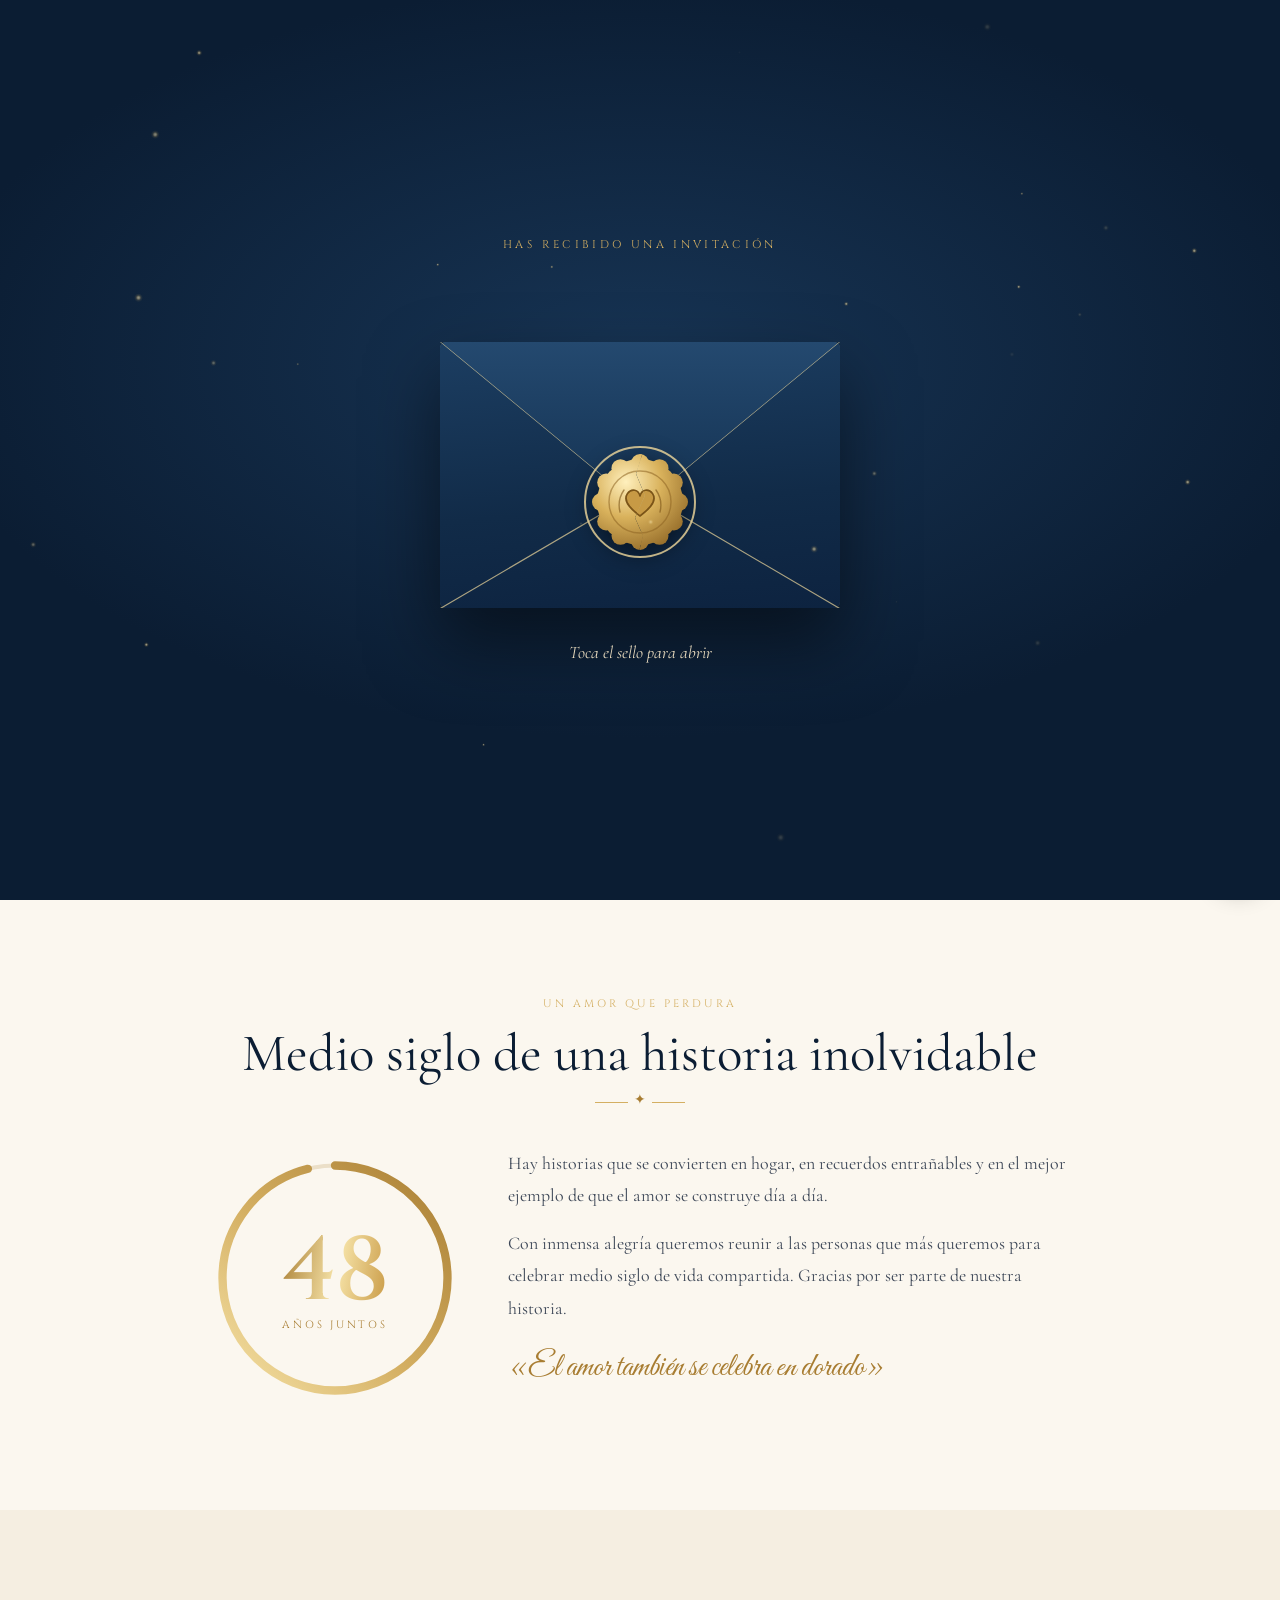
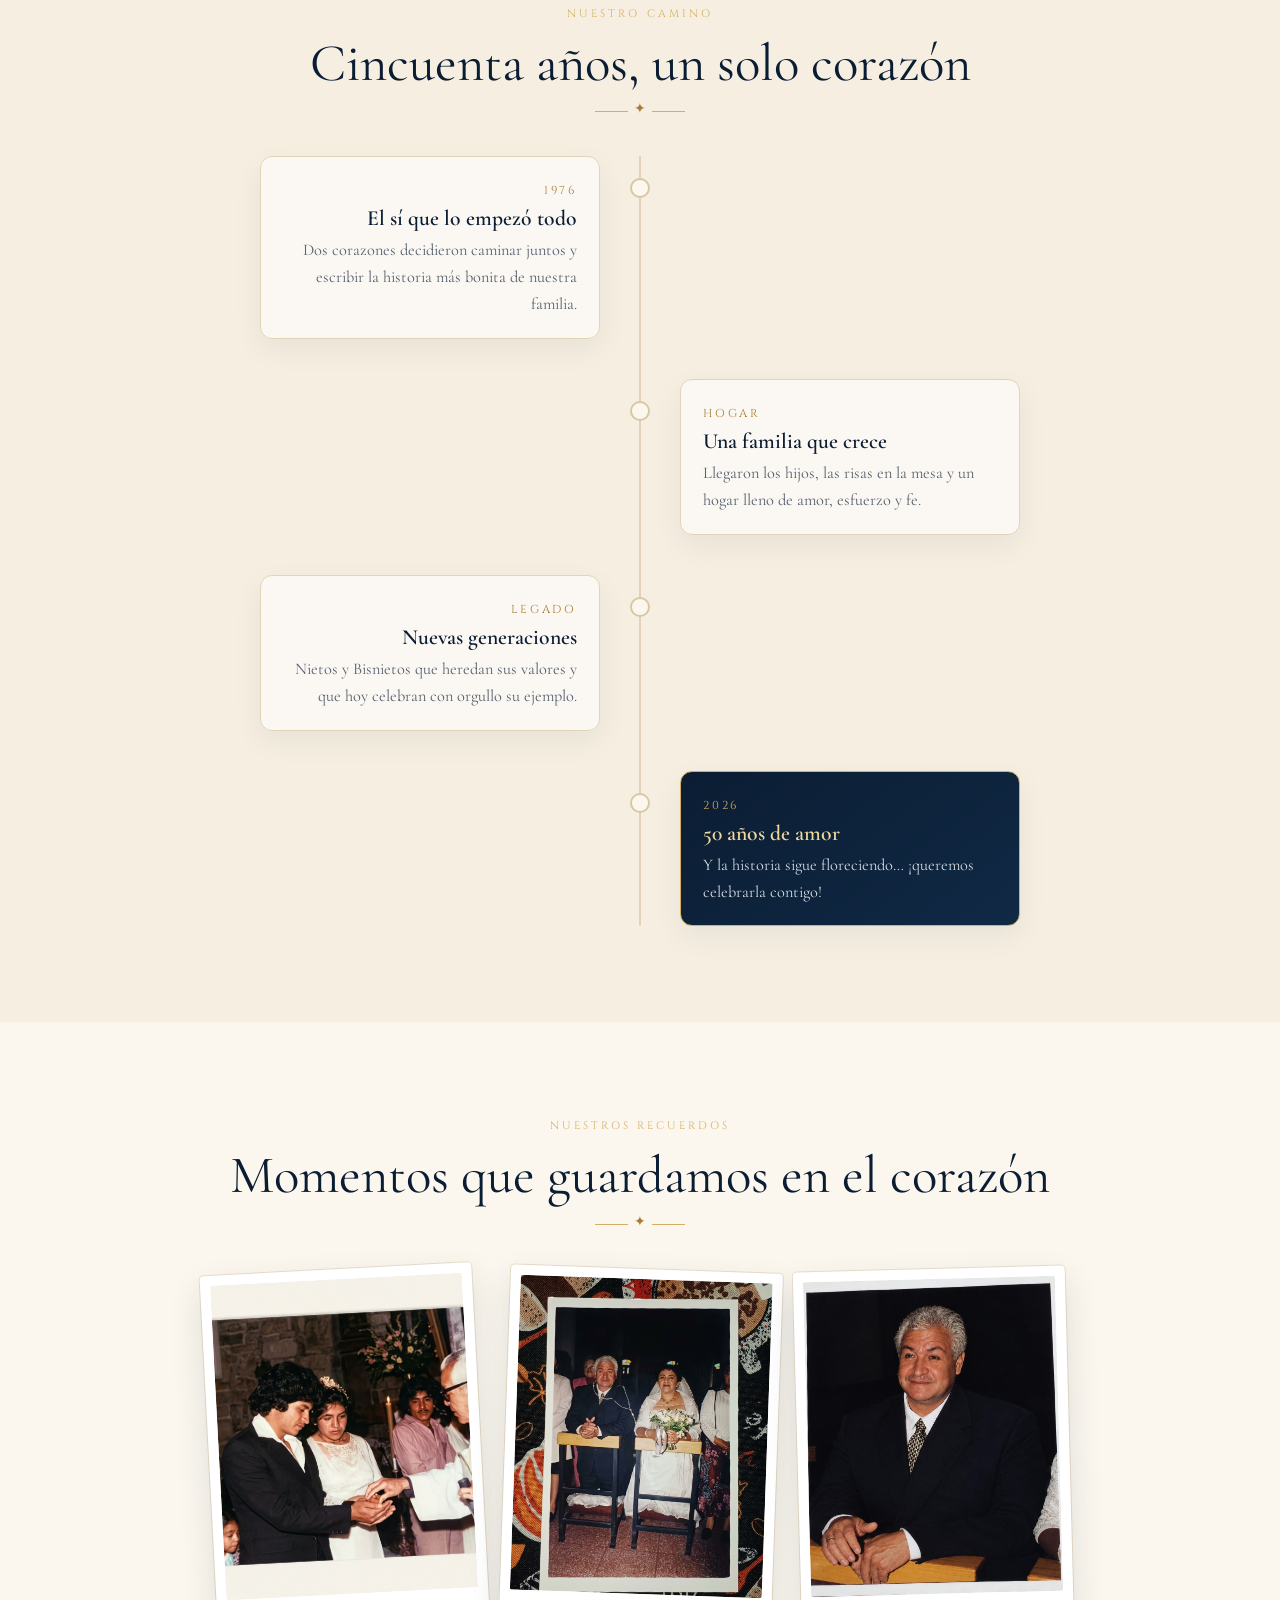
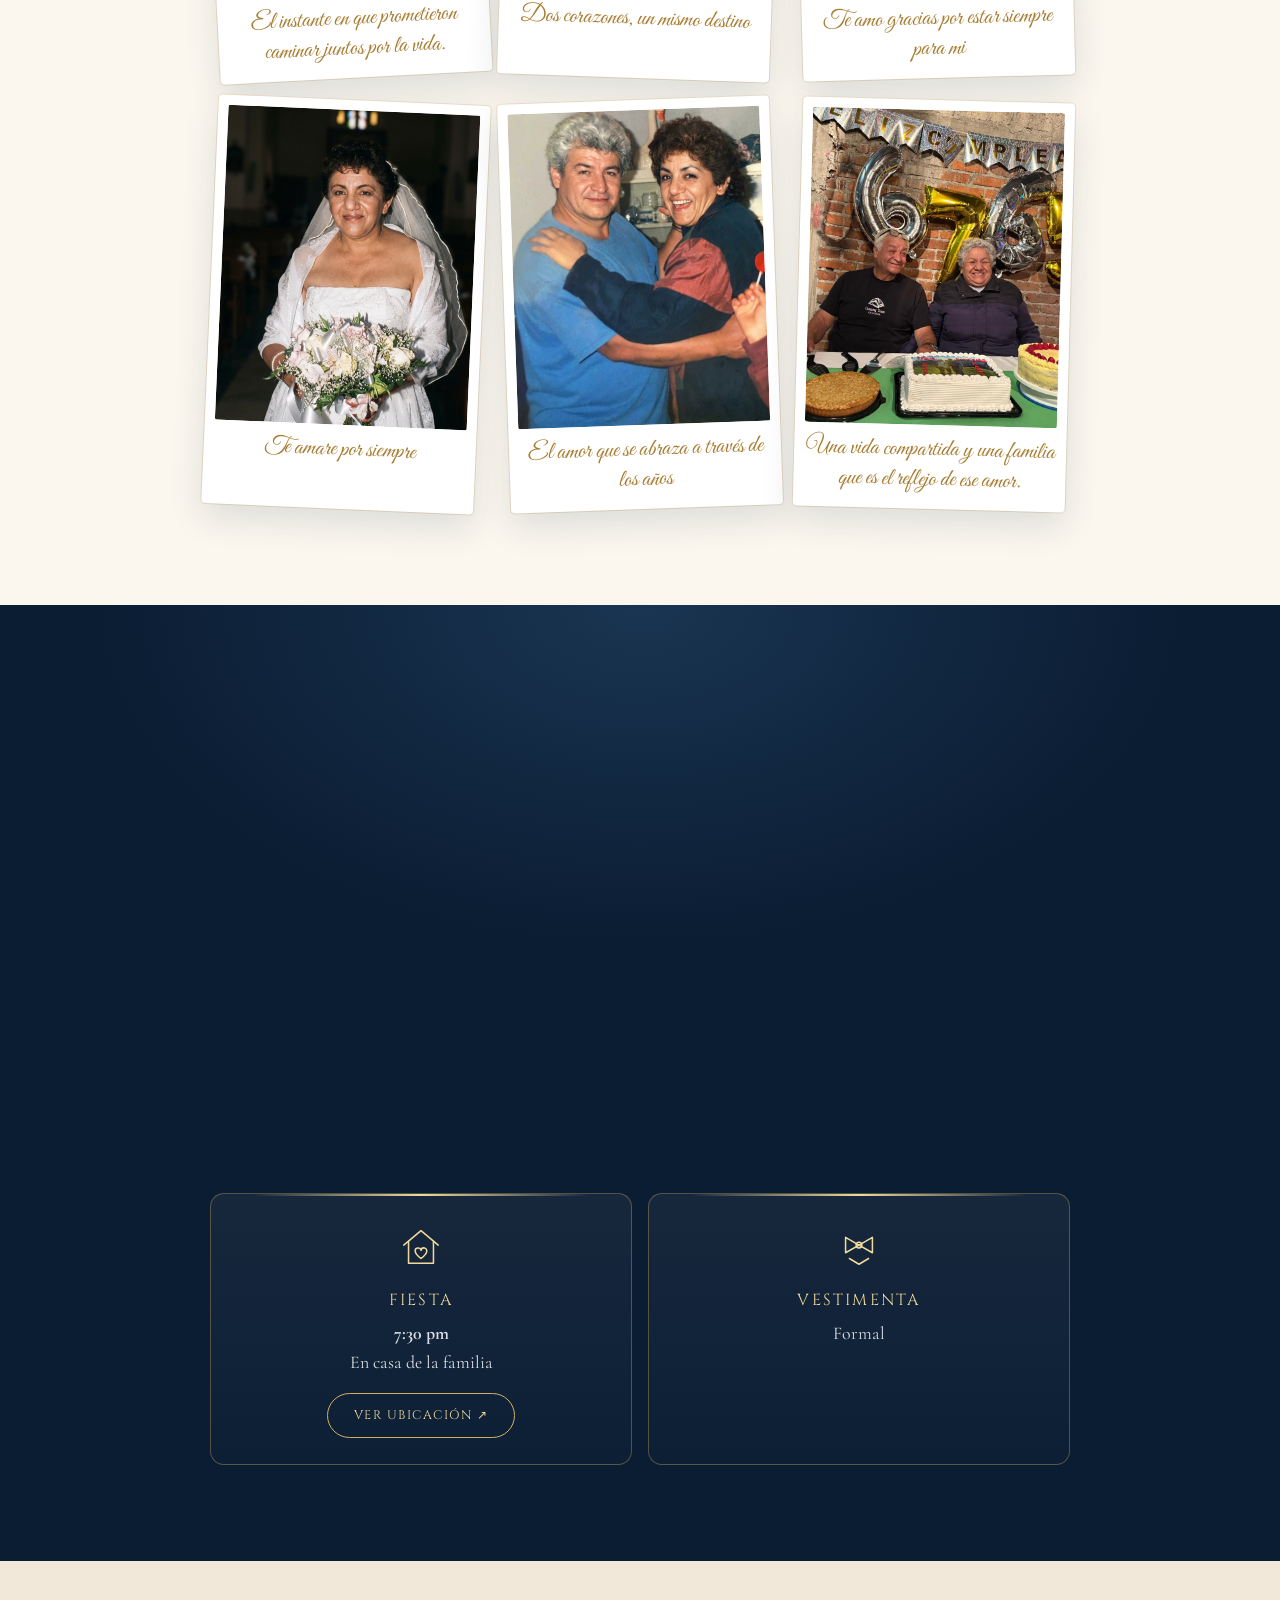
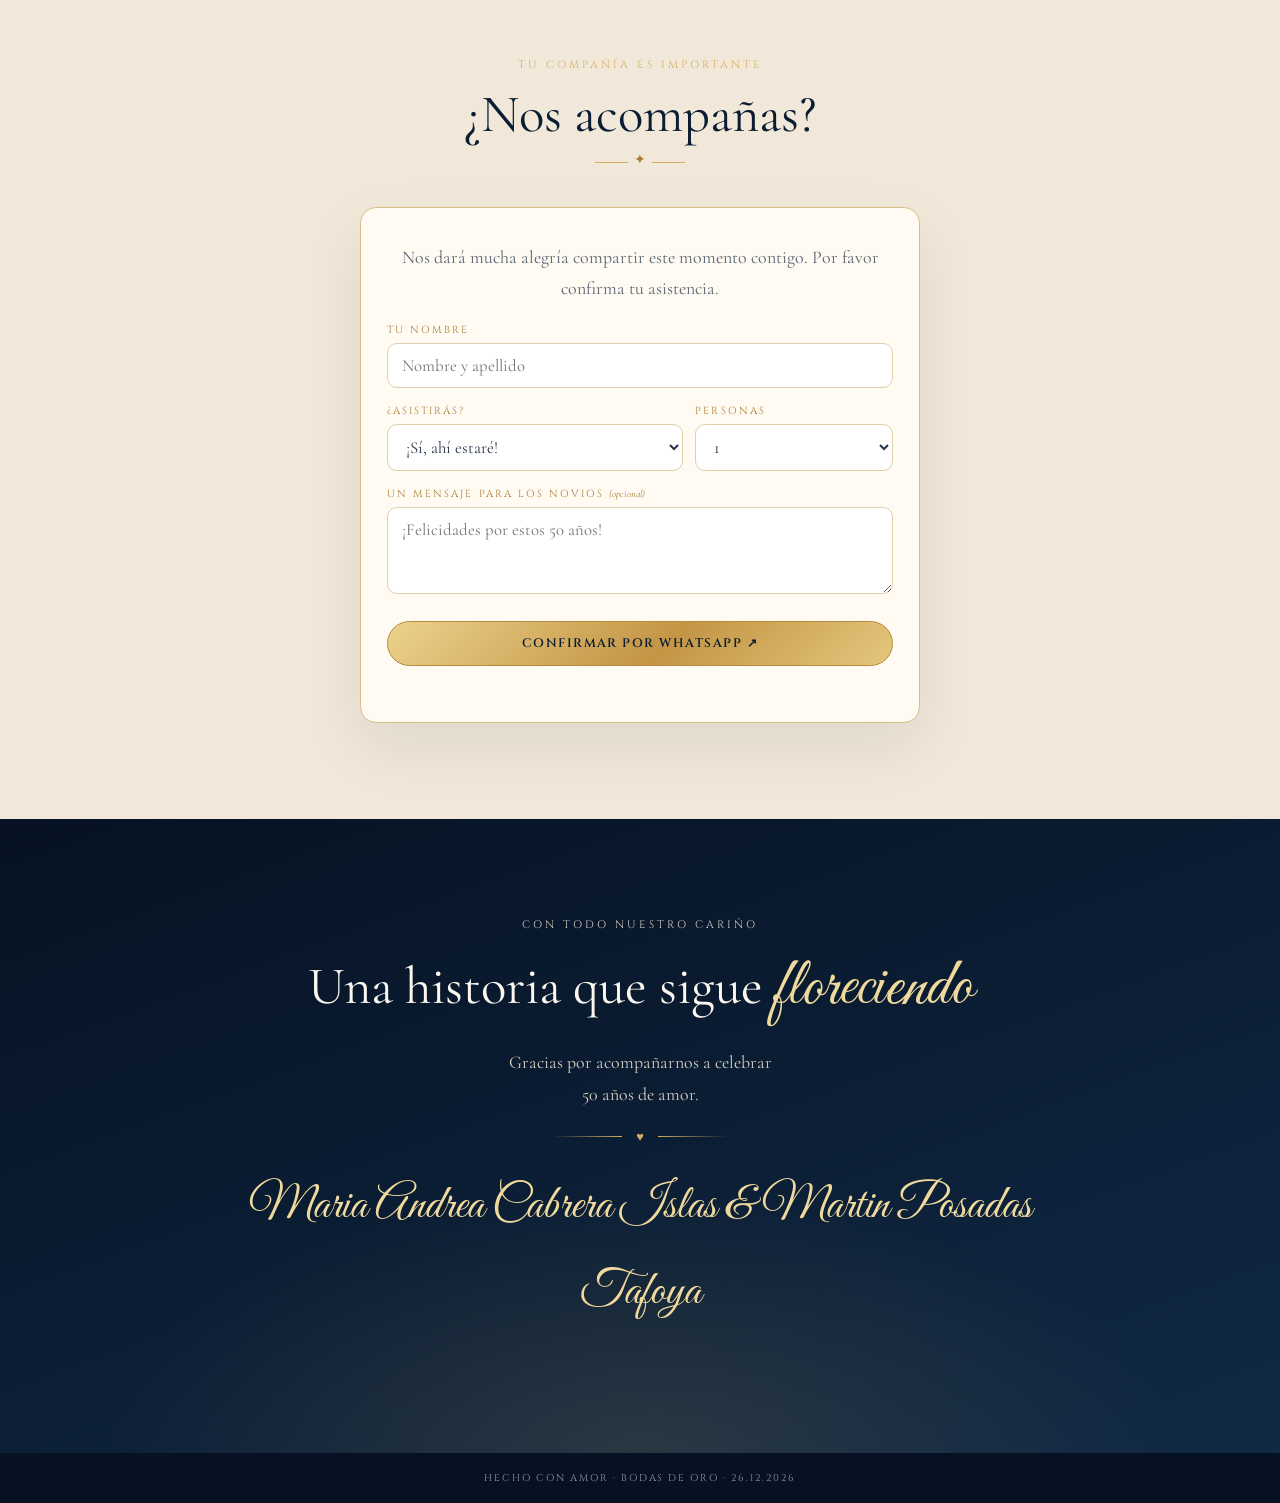
==== index.html @ 871b5c8f "Invitación Bodas de Oro Co-Authored-By: Claude Opus 5.5 <noreply@anthropic.com>" ====
<!doctype html>
<html lang="es">
<head>
  <meta charset="utf-8">
  <meta name="viewport" content="width=device-width, initial-scale=1, viewport-fit=cover">
  <meta name="theme-color" content="#0b1d33">
  <meta name="description" content="Una invitación especial para celebrar 50 años de amor. 26 de diciembre de 2026.">
  <meta property="og:title" content="Bodas de Oro · 50 años de amor">
  <meta property="og:description" content="Acompáñanos a celebrar una historia que sigue floreciendo. 26 de diciembre de 2026.">
  <meta property="og:type" content="website">
  <meta property="og:url" content="https://leosaucedo300-afk.github.io/Boda-De-Oro/index.html">
  <meta property="og:image" content="https://leosaucedo300-afk.github.io/Boda-De-Oro/portada-whatsapp.jpg">
  <meta property="og:image:type" content="image/jpeg">
  <meta property="og:image:width" content="600">
  <meta property="og:image:height" content="900">
  <title>Bodas de Oro | 50 años de amor</title>
  <script>document.documentElement.classList.add("js");</script>

  <link rel="preconnect" href="https://fonts.googleapis.com">
  <link rel="preconnect" href="https://fonts.gstatic.com" crossorigin>
  <link href="https://fonts.googleapis.com/css2?family=Cinzel:wght@400;600&family=Cormorant+Garamond:ital,wght@0,400;0,600;1,400&family=Great+Vibes&display=swap" rel="stylesheet">
  <link rel="stylesheet" href="css/estilos.css">
</head>
<body class="locked">

  <!-- ===== Recursos SVG reutilizables ===== -->
  <svg class="svg-defs" aria-hidden="true" focusable="false">
    <defs>
      <linearGradient id="gGold" x1="0" y1="0" x2="1" y2="1">
        <stop offset="0" stop-color="#f6e3a8"/>
        <stop offset=".45" stop-color="#d4af62"/>
        <stop offset="1" stop-color="#a87d32"/>
      </linearGradient>
      <radialGradient id="gWax" gradientUnits="userSpaceOnUse" cx="36" cy="30" r="78">
        <stop offset="0" stop-color="#fff0bd"/>
        <stop offset=".45" stop-color="#d9b25c"/>
        <stop offset="1" stop-color="#8e6524"/>
      </radialGradient>

      <!-- Sello de cera -->
      <symbol id="wax" viewBox="0 0 100 100">
        <g fill="url(#gWax)">
          <circle cx="50" cy="50" r="43"/>
          <circle cx="89" cy="50" r="9"/><circle cx="83.8" cy="69.5" r="9"/>
          <circle cx="69.5" cy="83.8" r="9"/><circle cx="50" cy="89" r="9"/>
          <circle cx="30.5" cy="83.8" r="9"/><circle cx="16.2" cy="69.5" r="9"/>
          <circle cx="11" cy="50" r="9"/><circle cx="16.2" cy="30.5" r="9"/>
          <circle cx="30.5" cy="16.2" r="9"/><circle cx="50" cy="11" r="9"/>
          <circle cx="69.5" cy="16.2" r="9"/><circle cx="83.8" cy="30.5" r="9"/>
        </g>
        <circle cx="50" cy="50" r="31" fill="none" stroke="#8e6524" stroke-opacity=".55" stroke-width="1.5"/>
        <path d="M50 64 C38 55 33 48 37.5 41.5 C41.5 36 48.5 37.5 50 44 C51.5 37.5 58.5 36 62.5 41.5 C67 48 62 55 50 64Z"
              fill="#c79a45" stroke="#7a5418" stroke-width="1.6" stroke-linejoin="round"/>
        <path d="M30 60 q-3 -12 4 -22 M70 60 q3 -12 -4 -22" fill="none" stroke="#7a5418" stroke-opacity=".6" stroke-width="1.4" stroke-linecap="round"/>
      </symbol>

      <!-- Rama dorada -->
      <path id="leaf" d="M0 0 C8 -10 23 -11 34 0 C23 11 8 10 0 0Z"/>
      <symbol id="branch" viewBox="0 0 200 200">
        <path class="stem" pathLength="1" d="M8 196 C40 160 70 120 100 92 C128 66 150 40 182 14"
              fill="none" stroke="url(#gGold)" stroke-width="2.2" stroke-linecap="round"/>
        <g fill="url(#gGold)">
          <use class="lf" style="--d:.5s"  href="#leaf" transform="translate(30 172) rotate(-115)"/>
          <use class="lf" style="--d:.65s" href="#leaf" transform="translate(40 160) rotate(-5)"/>
          <use class="lf" style="--d:.8s"  href="#leaf" transform="translate(62 132) rotate(-120)"/>
          <use class="lf" style="--d:.95s" href="#leaf" transform="translate(72 120) rotate(-8)"/>
          <use class="lf" style="--d:1.1s" href="#leaf" transform="translate(98 94) rotate(-118)"/>
          <use class="lf" style="--d:1.25s" href="#leaf" transform="translate(110 82) rotate(-10)"/>
          <use class="lf" style="--d:1.4s" href="#leaf" transform="translate(136 60) rotate(-112)"/>
          <use class="lf" style="--d:1.55s" href="#leaf" transform="translate(148 48) rotate(-14)"/>
          <use class="lf" style="--d:1.7s" href="#leaf" transform="translate(172 22) rotate(-60) scale(.8)"/>
          <circle class="lf" style="--d:1.2s" cx="86" cy="80" r="3"/>
          <circle class="lf" style="--d:1.35s" cx="92" cy="72" r="2.2"/>
          <circle class="lf" style="--d:1.6s" cx="128" cy="40" r="3"/>
          <circle class="lf" style="--d:1.75s" cx="120" cy="34" r="2.2"/>
          <circle class="lf" style="--d:1s" cx="52" cy="112" r="2.6"/>
        </g>
      </symbol>
    </defs>
  </svg>

  <canvas class="dust" id="dust" aria-hidden="true"></canvas>

  <!-- ===== INTRO: sobre que se abre ===== -->
  <div class="intro" id="intro">
    <div class="intro-inner">
      <p class="intro-eyebrow">Has recibido una invitación</p>

      <div class="env" id="envelope">
        <div class="env-back"></div>
        <div class="env-letter">
          <span class="letter-50">50</span>
          <span class="letter-script">años de amor</span>
          <span class="letter-date">26 · 12 · 2026</span>
        </div>
        <div class="env-front">
          <svg viewBox="0 0 100 100" preserveAspectRatio="none" aria-hidden="true">
            <polyline points="0,100 50,56 100,100" />
          </svg>
        </div>
        <div class="env-flap">
          <svg viewBox="0 0 100 100" preserveAspectRatio="none" aria-hidden="true">
            <polyline points="0,0 50,100 100,0" />
          </svg>
        </div>
        <button class="seal" id="sealButton" type="button" aria-label="Romper el sello y abrir la invitación">
          <svg class="seal-half seal-l" viewBox="0 0 100 100"><use href="#wax"/></svg>
          <svg class="seal-half seal-r" viewBox="0 0 100 100"><use href="#wax"/></svg>
        </button>
      </div>

      <p class="intro-hint" id="introHint">Toca el sello para abrir</p>
    </div>
  </div>

  <!-- ===== HERO ===== -->
  <header class="hero" id="inicio">
    <svg class="branch b-tl" aria-hidden="true"><use href="#branch"/></svg>
    <svg class="branch b-tr" aria-hidden="true"><use href="#branch"/></svg>
    <svg class="branch b-bl" aria-hidden="true"><use href="#branch"/></svg>
    <svg class="branch b-br" aria-hidden="true"><use href="#branch"/></svg>

    <div class="hero-inner">
      <p class="eyebrow h-a" style="--h:0">Una celebración de amor</p>

      <h1 class="hero-title">
        <span class="t-50 gold-text h-a" style="--h:1">50</span>
        <span class="t-anos gold-text h-a" style="--h:2">Años</span>
        <span class="t-amor h-write">de amor</span>
      </h1>

      <p class="hero-sub h-a" style="--h:5">Una historia que sigue floreciendo…</p>

      <div class="divider h-a" style="--h:6" aria-hidden="true"><span>♥</span></div>

      <!-- ✏️ EDITAR: nombres de los abuelos -->
      <p class="hero-names h-a" style="--h:7"> Maria Andrea Cabrera Islas  &  Martin Posadas Tafoya </p>
      <p class="date-pill h-a" style="--h:8">Sábado · 26 · Diciembre · 2026</p>

      <div class="countdown h-a" style="--h:9" id="countdown" aria-live="off">
        <div class="cd"><span class="cd-num" data-unit="d">--</span><span class="cd-lbl">Días</span></div>
        <div class="cd"><span class="cd-num" data-unit="h">--</span><span class="cd-lbl">Horas</span></div>
        <div class="cd"><span class="cd-num" data-unit="m">--</span><span class="cd-lbl">Min</span></div>
        <div class="cd"><span class="cd-num" data-unit="s">--</span><span class="cd-lbl">Seg</span></div>
      </div>

      <a class="scroll-cue h-a" style="--h:10" href="#historia" aria-label="Ver la invitación">
        <span>Descubre más</span>
        <i aria-hidden="true"></i>
      </a>
    </div>
  </header>

  <main>
    <!-- ===== HISTORIA ===== -->
    <section class="story" id="historia">
      <div class="section-inner">
        <div class="section-heading" data-reveal>
          <p class="eyebrow">Un amor que perdura</p>
          <h2>Medio siglo de una historia inolvidable</h2>
          <div class="gold-rule"></div>
        </div>

        <div class="story-grid">
          <div class="ring" data-reveal="zoom" id="ring">
            <svg viewBox="0 0 120 120" aria-hidden="true">
              <circle class="ring-track" cx="60" cy="60" r="54"/>
              <circle class="ring-fill" cx="60" cy="60" r="54"/>
            </svg>
            <div class="ring-text">
              <span class="ring-num gold-text" id="countUp">0</span>
              <span class="ring-lbl">años juntos</span>
            </div>
          </div>

          <div class="story-text" data-reveal="right">
            <p>Hay historias que se convierten en hogar, en recuerdos entrañables y en el mejor ejemplo de que el amor se construye día a día.</p>
            <p>Con inmensa alegría queremos reunir a las personas que más queremos para celebrar medio siglo de vida compartida. Gracias por ser parte de nuestra historia.</p>
            <p class="quote">«El amor también se celebra en dorado»</p>
          </div>
        </div>
      </div>
    </section>

    <!-- ===== LÍNEA DEL TIEMPO ===== -->
    <section class="journey" id="camino">
      <div class="section-inner">
        <div class="section-heading" data-reveal>
          <p class="eyebrow">Nuestro camino</p>
          <h2>Cincuenta años, un solo corazón</h2>
          <div class="gold-rule"></div>
        </div>

        <div class="timeline" id="timeline">
        <span class="tl-line" aria-hidden="true"><span class="tl-fill" id="tlFill"></span></span>
        <ol class="tl-list">
          <li class="tl-item" data-reveal="left">
            <span class="tl-dot" aria-hidden="true"></span>
            <div class="tl-card">
              <span class="tl-year">1976</span>
              <h3>El sí que lo empezó todo</h3>
              <p>Dos corazones decidieron caminar juntos y escribir la historia más bonita de nuestra familia.</p>
            </div>
          </li>
          <li class="tl-item" data-reveal="right">
            <span class="tl-dot" aria-hidden="true"></span>
            <div class="tl-card">
              <span class="tl-year">Hogar</span>
              <h3>Una familia que crece</h3>
              <p>Llegaron los hijos, las risas en la mesa y un hogar lleno de amor, esfuerzo y fe.</p>
            </div>
          </li>
          <li class="tl-item" data-reveal="left">
            <span class="tl-dot" aria-hidden="true"></span>
            <div class="tl-card">
              <span class="tl-year">Legado</span>
              <h3>Nuevas generaciones</h3>
              <p>Nietos y Bisnietos que heredan sus valores y que hoy celebran con orgullo su ejemplo.</p>
            </div>
          </li>
          <li class="tl-item" data-reveal="right">
            <span class="tl-dot" aria-hidden="true"></span>
            <div class="tl-card tl-gold">
              <span class="tl-year">2026</span>
              <h3>50 años de amor</h3>
              <p>Y la historia sigue floreciendo… ¡queremos celebrarla contigo!</p>
            </div>
          </li>
        </ol>
        </div>
      </div>
    </section>

    <!-- ===== GALERÍA =====
         ✏️ EDITAR: pon tus fotos en la carpeta "fotos" con estos nombres
         (foto1.jpg ... foto6.jpg) o cambia el src. Si una foto no existe,
         se muestra un recuadro de espera. El texto del <figcaption> es el que se ve al abrir la foto. -->
    <section class="gallery" id="recuerdos">
      <div class="section-inner">
        <div class="section-heading" data-reveal>
          <p class="eyebrow">Nuestros recuerdos</p>
          <h2>Momentos que guardamos en el corazón</h2>
          <div class="gold-rule"></div>
        </div>

        <div class="photo-grid">
          <figure class="photo" data-reveal="zoom" style="--i:0;--tilt:-3deg"><img src="fotos/foto1.jpg" alt="Recuerdo 1" loading="lazy"><figcaption>El instante en que prometieron caminar juntos por la vida.</figcaption></figure>
          <figure class="photo" data-reveal="zoom" style="--i:1;--tilt:2deg"><img src="fotos/foto2.jpg" alt="Recuerdo 2" loading="lazy"><figcaption>Dos corazones, un mismo destino</figcaption></figure>
          <figure class="photo" data-reveal="zoom" style="--i:2;--tilt:-1.5deg"><img src="fotos/foto3.jpg" alt="Recuerdo 3" loading="lazy"><figcaption>Te amo gracias por estar siempre para mi</figcaption></figure>
          <figure class="photo" data-reveal="zoom" style="--i:0;--tilt:2.5deg"><img src="fotos/foto4.jpg" alt="Recuerdo 4" loading="lazy"><figcaption>Te amare por siempre</figcaption></figure>
          <figure class="photo" data-reveal="zoom" style="--i:1;--tilt:-2deg"><img src="fotos/foto5.jpg" alt="Recuerdo 5" loading="lazy"><figcaption>El amor que se abraza a través de los años</figcaption></figure>
          <figure class="photo" data-reveal="zoom" style="--i:2;--tilt:1.5deg"><img src="fotos/foto6.jpg" alt="Recuerdo 6" loading="lazy"><figcaption>Una vida compartida y una familia que es el reflejo de ese amor.</figcaption></figure>
        </div>
      </div>
    </section>

    <!-- Visor de fotos (se abre al tocar una foto) -->
    <div class="lightbox" id="lightbox" hidden>
      <button class="lb-close" id="lbClose" type="button" aria-label="Cerrar">×</button>
      <img id="lbImg" alt="">
      <p id="lbCaption"></p>
    </div>

    <!-- ===== DETALLES ===== -->
    <section class="details" id="celebracion">
      <svg class="branch b-tl small" aria-hidden="true"><use href="#branch"/></svg>
      <svg class="branch b-br small" aria-hidden="true"><use href="#branch"/></svg>

      <div class="section-inner">
        <div class="section-heading" data-reveal>
          <p class="eyebrow">Nos encantará compartirlo contigo</p>
          <h2>Detalles de la celebración</h2>
          <p class="lead">Reserva la fecha y acompáñanos a celebrar nuestras bodas de oro.</p>
        </div>

        <div class="details-grid">
          <article class="detail-card" data-reveal style="--i:0">
            <svg class="detail-icon" viewBox="0 0 48 48" aria-hidden="true">
              <rect x="7" y="11" width="34" height="30" rx="3"/><path d="M7 19h34M16 7v8M32 7v8"/><path d="M24 35c-4-3-6-5-6-7.5a3 3 0 0 1 6-1 3 3 0 0 1 6 1c0 2.5-2 4.5-6 7.5z"/>
            </svg>
            <h3>Fecha</h3>
            <p>Sábado<br><strong>26 de diciembre de 2026</strong></p>
          </article>
          <!-- ✏️ EDITAR: hora y lugar de la misa -->
          <article class="detail-card" data-reveal style="--i:1">
            <svg class="detail-icon" viewBox="0 0 48 48" aria-hidden="true">
              <path d="M24 4v10M19 9h10"/><path d="M12 42V24l12-10 12 10v18z"/><path d="M20 42v-8a4 4 0 0 1 8 0v8"/>
            </svg>
            <h3>Misa</h3>
            <p><strong>5:30 pm</strong><br>Parroquia de la Purísima Concepción<br>Zumpango</p>
            <a class="btn btn-outline detail-btn" href="https://www.google.com/maps/search/?api=1&query=Parroquia%20de%20la%20Pur%C3%ADsima%20Concepci%C3%B3n%20de%20Zumpango" target="_blank" rel="noopener">Ver ubicación ↗</a>
          </article>
          <!-- ✏️ EDITAR: hora y lugar de la fiesta -->
          <article class="detail-card" data-reveal style="--i:2">
            <svg class="detail-icon" viewBox="0 0 48 48" aria-hidden="true">
              <path d="M6 22L24 7l18 15"/><path d="M11 18v23h26V18"/><path d="M24 36c-4-3-6-5-6-7.5a3 3 0 0 1 6-1 3 3 0 0 1 6 1c0 2.5-2 4.5-6 7.5z"/>
            </svg>
            <h3>Fiesta</h3>
            <p><strong>7:30 pm</strong><br>En casa de la familia</p>
            <a class="btn btn-outline detail-btn" href="https://maps.google.com/maps?q=19.839046478271484%2C-99.09186553955078&z=17&hl=es" target="_blank" rel="noopener">Ver ubicación ↗</a>
          </article>
          <!-- ✏️ EDITAR: código de vestimenta -->
          <article class="detail-card" data-reveal style="--i:3">
            <svg class="detail-icon" viewBox="0 0 48 48" aria-hidden="true">
              <path d="M24 22l-14-8v16zM24 22l14-8v16z"/><circle cx="24" cy="22" r="3"/><path d="M14 36l10 6 10-6"/>
            </svg>
            <h3>Vestimenta</h3>
            <p>Formal</p>
          </article>
        </div>
      </div>
    </section>

    <!-- ===== CONFIRMACIÓN ===== -->
    <section class="rsvp" id="asistencia">
      <div class="section-inner">
        <div class="section-heading" data-reveal>
          <p class="eyebrow">Tu compañía es importante</p>
          <h2>¿Nos acompañas?</h2>
          <div class="gold-rule"></div>
        </div>

        <form class="rsvp-panel" id="rsvpForm" data-reveal="zoom" novalidate>
          <p>Nos dará mucha alegría compartir este momento contigo. Por favor confirma tu asistencia.</p>

          <label class="field">
            <span>Tu nombre</span>
            <input type="text" id="rsvpName" name="nombre" autocomplete="name" required placeholder="Nombre y apellido">
          </label>

          <div class="field-row">
            <label class="field">
              <span>¿Asistirás?</span>
              <select id="rsvpAttend" name="asistencia">
                <option value="si">¡Sí, ahí estaré!</option>
                <option value="no">No podré asistir</option>
              </select>
            </label>
            <label class="field">
              <span>Personas</span>
              <select id="rsvpGuests" name="personas">
                <option>1</option><option>2</option><option>3</option>
                <option>4</option><option>5</option><option>6</option>
              </select>
            </label>
          </div>

          <label class="field">
            <span>Un mensaje para los novios <em>(opcional)</em></span>
            <textarea id="rsvpMsg" name="mensaje" rows="3" placeholder="¡Felicidades por estos 50 años!"></textarea>
          </label>

          <button class="btn btn-gold" type="submit">Confirmar por WhatsApp ↗</button>
          <p class="form-error" id="rsvpError" role="alert"></p>
        </form>
      </div>
    </section>

    <!-- ===== CIERRE ===== -->
    <section class="closing">
      <div class="section-inner" data-reveal>
        <p class="eyebrow">Con todo nuestro cariño</p>
        <h2>Una historia que sigue <span class="script">floreciendo</span></h2>
        <p>Gracias por acompañarnos a celebrar<br>50 años de amor.</p>
        <div class="divider" aria-hidden="true"><span>♥</span></div>
        <!-- ✏️ EDITAR: nombres de los abuelos -->
        <p class="closing-names">Maria Andrea Cabrera Islas  &  Martin Posadas Tafoya</p>
      </div>
    </section>
  </main>

  <footer>Hecho con amor · Bodas de Oro · 26.12.2026</footer>

  <button class="music" id="musicButton" type="button" aria-label="Reproducir o pausar la música" hidden>
    <span class="bars" aria-hidden="true"><i></i><i></i><i></i><i></i></span>
  </button>

  <script src="js/oro.js"></script>
  <script src="js/invitacion.js"></script>
</body>
</html>
---- css/estilos.css ----
/* ==========================================================
   BODAS DE ORO · invitación animada
   ========================================================== */
:root {
  --navy: #0b1d33;
  --navy-2: #102945;
  --navy-deep: #061223;
  --gold: #d4af62;
  --gold-light: #f0d99c;
  --gold-dark: #a87d32;
  --ivory: #fbf7ef;
  --paper: #f4ecdd;
  --ink: #263448;
  --muted: #6f7884;
  --line: rgba(212, 175, 98, .5);

  --f-title: "Cinzel", Georgia, serif;
  --f-serif: "Cormorant Garamond", Georgia, serif;
  --f-script: "Great Vibes", "Brush Script MT", cursive;

  --ease-out: cubic-bezier(.2, .8, .2, 1);
  --gold-grad: linear-gradient(100deg, #a87d32 0%, #f6e3a8 22%, #c99a45 42%, #fff3c8 52%, #b98a3c 70%, #f0d99c 88%, #a87d32 100%);
}

* { box-sizing: border-box; }
html { scroll-behavior: smooth; }
body {
  margin: 0;
  background: var(--ivory);
  color: var(--ink);
  font-family: var(--f-serif);
  font-size: 1.12rem;
  -webkit-font-smoothing: antialiased;
  -webkit-tap-highlight-color: transparent;
}
body.locked { overflow: hidden; }
main { overflow-x: clip; }
a { color: inherit; }
button, input, select, textarea { font: inherit; color: inherit; }

.svg-defs { position: absolute; width: 0; height: 0; overflow: hidden; }

.dust {
  position: fixed;
  inset: 0;
  width: 100%;
  height: 100%;
  pointer-events: none;
  z-index: 60;
}

/* ---------- Utilidades ---------- */
.eyebrow {
  margin: 0;
  font-family: var(--f-title);
  text-transform: uppercase;
  letter-spacing: .28em;
  font-size: .68rem;
  color: var(--gold);
}
.gold-text {
  background: var(--gold-grad);
  background-size: 250% 100%;
  -webkit-background-clip: text;
  background-clip: text;
  -webkit-text-fill-color: transparent;
  color: var(--gold);
  animation: shimmer 7s linear infinite;
}
.divider {
  display: flex;
  align-items: center;
  justify-content: center;
  gap: 14px;
  color: var(--gold);
  margin: 18px auto;
  font-size: .8rem;
}
.divider::before,
.divider::after {
  content: "";
  width: 70px;
  height: 1px;
  background: linear-gradient(90deg, transparent, var(--gold));
}
.divider::after { transform: scaleX(-1); }
.divider span { animation: heartbeat 2.4s ease-in-out infinite; display: inline-block; }

.gold-rule {
  width: 90px;
  height: 1px;
  margin: 18px auto 0;
  background: var(--gold);
  position: relative;
  transform: scaleX(0);
  transition: transform 1.2s .3s var(--ease-out);
}
.is-in .gold-rule { transform: scaleX(1); }
.gold-rule::after {
  content: "✦";
  position: absolute;
  top: -11px;
  left: 50%;
  transform: translateX(-50%);
  padding: 0 6px;
  background: inherit;
  color: var(--gold-dark);
  background: var(--section-bg, var(--ivory));
  font-size: .85rem;
}

/* ---------- Botones ---------- */
.btn {
  position: relative;
  overflow: hidden;
  display: inline-flex;
  align-items: center;
  justify-content: center;
  gap: 8px;
  border: 1px solid var(--gold);
  border-radius: 999px;
  padding: 13px 26px;
  font-family: var(--f-title);
  font-size: .78rem;
  letter-spacing: .12em;
  text-transform: uppercase;
  text-decoration: none;
  cursor: pointer;
  background: transparent;
  transition: transform .25s var(--ease-out), box-shadow .25s, background .25s, color .25s;
}
.btn::after {
  content: "";
  position: absolute;
  inset: 0;
  background: linear-gradient(100deg, transparent 30%, rgba(255, 246, 220, .55) 50%, transparent 70%);
  transform: translateX(-120%);
  transition: transform .8s var(--ease-out);
}
.btn:hover::after, .btn:focus-visible::after { transform: translateX(120%); }
.btn:hover { transform: translateY(-3px); box-shadow: 0 10px 26px rgba(168, 125, 50, .3); }
.btn:active { transform: translateY(0) scale(.97); }
.btn:focus-visible { outline: 3px solid var(--gold); outline-offset: 3px; }
.btn-gold {
  background: linear-gradient(135deg, #ecd28c, #c39545 55%, #e5c77d);
  color: var(--navy);
  font-weight: 600;
  border-color: #b98a3c;
}
.btn-gold::after { animation: autoShine 4.5s 1s ease-in-out infinite; }
.btn-outline { color: var(--gold-light); }
.btn-outline:hover { background: rgba(212, 175, 98, .12); }

/* ==========================================================
   INTRO · SOBRE
   ========================================================== */
.intro {
  position: fixed;
  inset: 0;
  z-index: 50;
  display: grid;
  place-items: center;
  padding: 20px 16px;
  background:
    radial-gradient(ellipse 80% 60% at 50% 40%, #173454 0%, transparent 70%),
    var(--navy);
  transition: opacity 1s ease, visibility 0s 1s;
}
.intro.is-done { opacity: 0; visibility: hidden; }
.intro-inner { text-align: center; width: 100%; }
.intro-eyebrow {
  margin: 0 0 10px;
  font-family: var(--f-title);
  letter-spacing: .3em;
  text-transform: uppercase;
  font-size: .7rem;
  color: var(--gold);
  animation: fadeIn 1.2s .2s both;
}
.intro-hint {
  margin: 34px 0 0;
  font-style: italic;
  font-size: 1.1rem;
  color: #e6d9bd;
  animation: fadeIn 1s 1.2s both, pulseText 2.4s 2.2s ease-in-out infinite;
}
.intro.is-opening .intro-hint, .intro.is-opening .intro-eyebrow { opacity: 0; transition: opacity .4s; animation: none; }

.env {
  position: relative;
  width: min(86vw, 400px);
  aspect-ratio: 3 / 2;
  margin: 90px auto 0;
  cursor: pointer;
  animation: envIn 1.3s .1s var(--ease-out) backwards;
  transition: transform 1s var(--ease-out);
}
.env:not(.is-opening):hover { transform: translateY(-4px) rotate(-1deg); }
.intro.is-done .env { transform: scale(1.12) translateY(-12px); }

.env-back {
  position: absolute;
  inset: 0;
  border-radius: 6px;
  background: linear-gradient(160deg, #15304f, #0b1e35);
  box-shadow: 0 34px 70px rgba(0, 0, 0, .5), inset 0 0 0 1px rgba(240, 217, 156, .25);
}
.env-letter {
  position: absolute;
  left: 6%;
  right: 6%;
  top: 5%;
  height: 90%;
  z-index: 2;
  display: flex;
  flex-direction: column;
  align-items: center;
  justify-content: center;
  border-radius: 3px;
  background:
    radial-gradient(circle at 50% 30%, #fffdf7, var(--paper));
  box-shadow: 0 0 0 1px rgba(212, 175, 98, .5), inset 0 0 0 6px var(--paper), inset 0 0 0 7px rgba(212, 175, 98, .55);
  transition: transform 1.1s 1.1s var(--ease-out);
}
.letter-50 {
  font-family: var(--f-title);
  font-weight: 600;
  font-size: clamp(2.4rem, 12vw, 3.4rem);
  line-height: 1;
  background: var(--gold-grad);
  background-size: 250% 100%;
  -webkit-background-clip: text;
  background-clip: text;
  -webkit-text-fill-color: transparent;
  animation: shimmer 5s linear infinite;
}
.letter-script { font-family: var(--f-script); font-size: clamp(1.6rem, 7vw, 2.2rem); color: var(--navy); line-height: 1.1; }
.letter-date { margin-top: 6px; font-family: var(--f-title); font-size: .62rem; letter-spacing: .26em; color: var(--gold-dark); }

.env-front {
  position: absolute;
  inset: 0;
  z-index: 3;
  border-radius: 6px;
  clip-path: polygon(0 0, 50% 56%, 100% 0, 100% 100%, 0 100%);
  background: linear-gradient(175deg, #1c3e62 0%, #112b48 60%, #0d2340 100%);
}
.env-front svg, .env-flap svg { position: absolute; inset: 0; width: 100%; height: 100%; }
.env-front polyline, .env-flap polyline {
  fill: none;
  stroke: rgba(240, 217, 156, .7);
  stroke-width: 1.2;
  vector-effect: non-scaling-stroke;
}
.env-flap {
  position: absolute;
  left: 0;
  right: 0;
  top: 0;
  height: 62%;
  z-index: 4;
  transform-origin: 50% 0;
  transform: perspective(900px) rotateX(0deg);
  clip-path: polygon(0 0, 100% 0, 50% 100%);
  background: linear-gradient(180deg, #24496f, #143252);
  border-radius: 6px 6px 0 0;
}

.seal {
  position: absolute;
  left: 50%;
  top: 60%;
  z-index: 6;
  width: 25%;
  aspect-ratio: 1;
  padding: 0;
  border: 0;
  background: none;
  cursor: pointer;
  transform: translate(-50%, -50%);
  filter: drop-shadow(0 6px 10px rgba(0, 0, 0, .45));
  animation: sealPulse 2.2s 1.4s ease-in-out infinite;
}
.seal:focus-visible { outline: 3px solid var(--gold-light); outline-offset: 6px; border-radius: 50%; }
.seal::before {
  content: "";
  position: absolute;
  inset: -6%;
  border-radius: 50%;
  border: 2px solid rgba(240, 217, 156, .8);
  animation: ripple 2.2s 1.4s ease-out infinite;
}
.seal-half {
  position: absolute;
  inset: 0;
  width: 100%;
  height: 100%;
  transition: transform 1s cubic-bezier(.3, .6, .35, 1), opacity .9s ease .15s;
}
.seal-l { clip-path: polygon(0 0, 53% 0, 46% 22%, 55% 44%, 45% 66%, 53% 84%, 49% 100%, 0 100%); }
.seal-r { clip-path: polygon(53% 0, 100% 0, 100% 100%, 49% 100%, 53% 84%, 45% 66%, 55% 44%, 46% 22%); }

/* Secuencia de apertura */
.env.is-opening { cursor: default; }
.env.is-opening .seal { animation: none; pointer-events: none; }
.env.is-opening .seal::before { display: none; }
.env.is-opening .seal-l { transform: translate(-55%, 70%) rotate(-40deg); opacity: 0; }
.env.is-opening .seal-r { transform: translate(55%, 75%) rotate(38deg); opacity: 0; }
.env.is-opening .env-flap { animation: flapOpen .9s .45s cubic-bezier(.45, 0, .2, 1) forwards; }
.env.is-opening .env-letter { transform: translateY(-62%); }

/* ==========================================================
   HERO
   ========================================================== */
.hero {
  position: relative;
  min-height: 100svh;
  display: grid;
  place-items: center;
  padding: 70px 18px 40px;
  text-align: center;
  color: var(--ivory);
  overflow: hidden;
  background:
    radial-gradient(ellipse 70% 50% at 50% 30%, rgba(40, 76, 112, .55), transparent 70%),
    linear-gradient(160deg, var(--navy-deep), var(--navy) 55%, #12304f);
}
.hero-inner { position: relative; z-index: 2; width: min(100%, 620px); }

.branch {
  position: absolute;
  width: clamp(120px, 30vw, 240px);
  height: clamp(120px, 30vw, 240px);
  pointer-events: none;
  opacity: .9;
  animation: sway 9s ease-in-out infinite;
}
.branch.small { width: clamp(90px, 20vw, 160px); height: clamp(90px, 20vw, 160px); opacity: .55; }
.b-tl { top: -6px; left: -6px; transform: scaleY(-1); }
.b-tr { top: -6px; right: -6px; transform: scale(-1, -1); animation-delay: -3s; }
.b-bl { bottom: -6px; left: -6px; animation-delay: -5s; }
.b-br { bottom: -6px; right: -6px; transform: scaleX(-1); animation-delay: -1.5s; }

/* La rama se "dibuja" al abrir el sobre */
.stem { stroke-dasharray: 1; stroke-dashoffset: 1; }
.lf { opacity: 0; }
.revealed .stem { animation: draw 2.4s .2s ease-out forwards; }
.revealed .lf { animation: fadeIn .8s var(--d, 1s) ease-out forwards; }

.hero-title {
  margin: 14px 0 0;
  display: grid;
  grid-template-columns: auto auto;
  justify-content: center;
  align-items: end;
  column-gap: .12em;
  font-weight: 600;
  line-height: .9;
}
.t-50 {
  font-family: var(--f-title);
  font-size: clamp(5.4rem, 27vw, 9.5rem);
  letter-spacing: -.02em;
  filter: drop-shadow(0 4px 18px rgba(212, 175, 98, .25));
}
.t-anos {
  font-family: var(--f-title);
  font-size: clamp(2.1rem, 10vw, 3.8rem);
  letter-spacing: .04em;
  padding-bottom: .22em;
}
.t-amor {
  grid-column: 1 / -1;
  margin-top: -.08em;
  padding: 0 .2em .1em;
  font-family: var(--f-script);
  font-weight: 400;
  font-size: clamp(3.4rem, 16vw, 5.8rem);
  line-height: 1.1;
  color: var(--gold-light);
}
.hero-sub {
  margin: 10px auto 0;
  font-style: italic;
  font-size: clamp(1.3rem, 5vw, 1.7rem);
  color: #efe5d1;
}
.hero-names {
  margin: 0;
  font-family: var(--f-script);
  font-size: clamp(2rem, 8vw, 2.8rem);
  color: var(--gold-light);
}
.date-pill {
  display: inline-block;
  margin: 14px 0 0;
  padding: 10px 18px;
  border-block: 1px solid var(--line);
  font-family: var(--f-title);
  letter-spacing: .2em;
  font-size: .72rem;
  color: var(--gold-light);
  text-transform: uppercase;
}

/* Animación de entrada del hero (se activa al abrir el sobre) */
.js .h-a { opacity: 0; }
.js .h-write { clip-path: inset(-30% 100% -30% -10%); }
.revealed .h-a { animation: heroIn 1.1s calc(var(--h, 0) * .13s + .15s) var(--ease-out) both; }
.revealed .h-a.gold-text {
  animation: heroIn 1.1s calc(var(--h, 0) * .13s + .15s) var(--ease-out) both, shimmer 7s linear infinite;
}
.revealed .h-write { animation: write 2s .65s cubic-bezier(.5, 0, .3, 1) forwards; }

/* Cuenta regresiva */
.countdown {
  display: flex;
  justify-content: center;
  gap: clamp(8px, 3vw, 16px);
  margin: 26px 0 0;
}
.cd {
  min-width: clamp(62px, 17vw, 82px);
  padding: 12px 6px 10px;
  border: 1px solid var(--line);
  border-radius: 10px;
  background: linear-gradient(180deg, rgba(255, 255, 255, .06), rgba(255, 255, 255, .01));
  backdrop-filter: blur(3px);
  overflow: hidden;
}
.cd-num {
  display: block;
  font-family: var(--f-title);
  font-size: clamp(1.5rem, 6vw, 2rem);
  font-weight: 600;
  color: var(--gold-light);
  font-variant-numeric: tabular-nums;
}
.cd-num.tick { animation: tick .5s var(--ease-out); }
.cd-lbl {
  display: block;
  margin-top: 2px;
  font-family: var(--f-title);
  font-size: .58rem;
  letter-spacing: .2em;
  text-transform: uppercase;
  color: #c8bfae;
}
.countdown-done {
  font-family: var(--f-script);
  font-size: 2.4rem;
  color: var(--gold-light);
}

.scroll-cue {
  display: inline-flex;
  flex-direction: column;
  align-items: center;
  gap: 8px;
  margin-top: 34px;
  text-decoration: none;
  font-family: var(--f-title);
  font-size: .62rem;
  letter-spacing: .26em;
  text-transform: uppercase;
  color: #cbbf9f;
}
.scroll-cue i {
  width: 22px;
  height: 36px;
  border: 1px solid var(--gold);
  border-radius: 12px;
  position: relative;
}
.scroll-cue i::after {
  content: "";
  position: absolute;
  left: 50%;
  top: 7px;
  width: 4px;
  height: 7px;
  margin-left: -2px;
  border-radius: 2px;
  background: var(--gold-light);
  animation: scrollDot 1.8s ease-in-out infinite;
}

/* ==========================================================
   SECCIONES
   ========================================================== */
section { position: relative; padding: 96px 20px; }
.section-inner { position: relative; z-index: 2; width: min(100%, 860px); margin: auto; }
.section-heading { text-align: center; margin-bottom: 44px; }
.section-heading h2 {
  margin: 12px 0 0;
  font-family: var(--f-serif);
  font-weight: 400;
  font-size: clamp(2.1rem, 7vw, 3.3rem);
  line-height: 1.15;
  color: var(--navy);
}
.lead { max-width: 520px; margin: 14px auto 0; color: var(--muted); line-height: 1.7; }

/* Revelado al hacer scroll */
.js [data-reveal] {
  opacity: 0;
  transform: translateY(34px);
  transition:
    opacity 1s var(--ease-out) calc(var(--i, 0) * 140ms),
    transform 1s var(--ease-out) calc(var(--i, 0) * 140ms);
}
.js [data-reveal="zoom"]  { transform: scale(.9); }
.js [data-reveal="left"]  { transform: translateX(-40px); }
.js [data-reveal="right"] { transform: translateX(40px); }
.js [data-reveal].is-in   { opacity: 1; transform: none; }

/* ----- Historia ----- */
.story { --section-bg: var(--ivory); background: var(--ivory); }
.story-grid {
  display: grid;
  grid-template-columns: auto 1fr;
  gap: 48px;
  align-items: center;
}
.ring {
  position: relative;
  width: min(250px, 62vw);
  aspect-ratio: 1;
  margin: auto;
}
.ring svg { width: 100%; height: 100%; transform: rotate(-90deg); }
.ring-track { fill: none; stroke: #ebdfc8; stroke-width: 2; }
.ring-fill {
  fill: none;
  stroke: url(#gGold);
  stroke-width: 4;
  stroke-linecap: round;
  stroke-dasharray: 339.3;
  stroke-dashoffset: 339.3;
}
.ring-text {
  position: absolute;
  inset: 0;
  display: flex;
  flex-direction: column;
  align-items: center;
  justify-content: center;
}
.ring-num {
  font-family: var(--f-title);
  font-weight: 600;
  font-size: clamp(4.2rem, 18vw, 5.6rem);
  line-height: 1;
  font-variant-numeric: tabular-nums;
}
.ring-lbl {
  font-family: var(--f-title);
  font-size: .66rem;
  letter-spacing: .26em;
  text-transform: uppercase;
  color: var(--gold-dark);
}
.story-text p { margin: 0 0 16px; line-height: 1.8; color: #3d4757; }
.quote {
  font-family: var(--f-script);
  font-size: 2rem !important;
  color: var(--gold-dark) !important;
  margin-top: 8px !important;
}

/* ----- Línea del tiempo ----- */
.journey {
  --section-bg: #f5eee1;
  background: #f5eee1;
}
.timeline { position: relative; max-width: 760px; margin: auto; }
.tl-line {
  position: absolute;
  top: 0;
  bottom: 0;
  left: 50%;
  width: 2px;
  margin-left: -1px;
  background: #e2d3b6;
  border-radius: 2px;
}
.tl-fill {
  position: absolute;
  inset: 0;
  background: linear-gradient(180deg, var(--gold-light), var(--gold), var(--gold-dark));
  transform-origin: top;
  transform: scaleY(var(--p, 0));
  box-shadow: 0 0 10px rgba(212, 175, 98, .6);
}
.tl-list { list-style: none; margin: 0; padding: 0; }
.tl-item { position: relative; width: 50%; padding: 0 40px 40px 0; text-align: right; }
.tl-item:nth-child(even) { margin-left: 50%; padding: 0 0 40px 40px; text-align: left; }
.tl-item:last-child { padding-bottom: 0; }
.tl-dot {
  position: absolute;
  top: 22px;
  right: -10px;
  width: 20px;
  height: 20px;
  border-radius: 50%;
  background: var(--ivory);
  border: 2px solid #d8c7a5;
  transition: background .5s, border-color .5s, box-shadow .5s, transform .5s var(--ease-out);
}
.tl-item:nth-child(even) .tl-dot { right: auto; left: -10px; }
.tl-item.lit .tl-dot {
  background: radial-gradient(circle at 35% 30%, #fff0bd, var(--gold) 60%, var(--gold-dark));
  border-color: var(--gold);
  transform: scale(1.15);
  box-shadow: 0 0 0 6px rgba(212, 175, 98, .18), 0 0 18px rgba(212, 175, 98, .7);
}
.tl-card {
  padding: 20px 22px;
  border: 1px solid #e3d4b8;
  border-radius: 12px;
  background: rgba(255, 255, 255, .6);
  box-shadow: 0 10px 30px rgba(11, 29, 51, .06);
  transition: transform .35s var(--ease-out), box-shadow .35s, border-color .35s;
}
.tl-card:hover { transform: translateY(-4px); box-shadow: 0 16px 36px rgba(11, 29, 51, .1); border-color: var(--gold); }
.tl-card h3 { margin: 6px 0 6px; font-weight: 600; font-size: 1.35rem; color: var(--navy); }
.tl-card p { margin: 0; line-height: 1.65; color: #555f6d; font-size: 1.02rem; }
.tl-year {
  font-family: var(--f-title);
  font-size: .72rem;
  letter-spacing: .24em;
  text-transform: uppercase;
  color: var(--gold-dark);
}
.tl-gold { background: linear-gradient(145deg, var(--navy), var(--navy-2)); border-color: var(--gold); }
.tl-gold h3 { color: var(--gold-light); }
.tl-gold p { color: #d5dae1; }
.tl-gold .tl-year { color: var(--gold); }

/* ----- Galería ----- */
.gallery { --section-bg: var(--ivory); background: var(--ivory); }
.photo-grid { display: grid; grid-template-columns: repeat(3, 1fr); gap: 22px; }
.photo {
  margin: 0;
  padding: 10px 10px 14px;
  background: #fff;
  border-radius: 4px;
  box-shadow: 0 14px 34px rgba(11, 29, 51, .12), 0 0 0 1px #eadfca;
  rotate: var(--tilt, 0deg);
  cursor: zoom-in;
  transition: rotate .4s var(--ease-out), scale .4s var(--ease-out), box-shadow .4s;
}
.photo:hover { rotate: 0deg; scale: 1.04; box-shadow: 0 22px 46px rgba(11, 29, 51, .2), 0 0 0 1px var(--gold); }
.photo img { display: block; width: 100%; aspect-ratio: 4 / 5; object-fit: cover; border-radius: 2px; background: var(--paper); }
.photo figcaption { margin-top: 10px; text-align: center; font-family: var(--f-script); font-size: 1.5rem; color: var(--gold-dark); }
.photo.empty { cursor: default; }
.photo.empty img { display: none; }
.photo.empty::before {
  content: "✦ Foto aquí ✦";
  display: grid;
  place-items: center;
  aspect-ratio: 4 / 5;
  border: 2px dashed #d9c49a;
  border-radius: 2px;
  background: repeating-linear-gradient(45deg, #fbf5e8 0 12px, #f6eddc 12px 24px);
  font-family: var(--f-title);
  font-size: .7rem;
  letter-spacing: .2em;
  color: var(--gold-dark);
}
.lightbox {
  position: fixed;
  inset: 0;
  z-index: 55;
  display: flex;
  flex-direction: column;
  align-items: center;
  justify-content: center;
  padding: 20px;
  background: rgba(5, 15, 29, .92);
  backdrop-filter: blur(6px);
  animation: fadeIn .35s;
}
.lightbox[hidden] { display: none; }
.lightbox img { max-width: 100%; max-height: 68svh; border-radius: 6px; box-shadow: 0 0 0 1px var(--gold), 0 30px 80px rgba(0, 0, 0, .6); animation: lbIn .5s var(--ease-out); }
.lightbox p { max-width: 34ch; margin: 14px 0 0; text-align: center; line-height: 1.25; font-family: var(--f-script); font-size: clamp(1.4rem, 5vw, 1.9rem); color: var(--gold-light); }
.lb-close {
  position: absolute;
  top: 14px;
  right: 16px;
  width: 44px;
  height: 44px;
  border: 1px solid var(--gold);
  border-radius: 50%;
  background: none;
  color: var(--gold-light);
  font-size: 1.6rem;
  cursor: pointer;
}
@keyframes lbIn { from { opacity: 0; transform: scale(.9); } to { opacity: 1; transform: none; } }

/* ----- Detalles ----- */
.details {
  --section-bg: var(--navy);
  background:
    radial-gradient(ellipse 60% 50% at 50% 0%, rgba(40, 76, 112, .5), transparent 70%),
    var(--navy);
  color: var(--ivory);
  overflow: hidden;
}
.details .section-heading h2 { color: var(--ivory); }
.details .lead { color: #c9d1d9; }
.details-grid { display: grid; grid-template-columns: repeat(2, 1fr); gap: 16px; }
.detail-card {
  position: relative;
  padding: 30px 18px 26px;
  text-align: center;
  border: 1px solid rgba(212, 175, 98, .35);
  border-radius: 14px;
  background: linear-gradient(180deg, rgba(255, 255, 255, .05), rgba(255, 255, 255, .01));
  overflow: hidden;
}
.js .detail-card[data-reveal] {
  transition:
    opacity 1s var(--ease-out) calc(var(--i, 0) * 140ms),
    transform 1s var(--ease-out) calc(var(--i, 0) * 140ms),
    border-color .35s, box-shadow .35s, translate .35s var(--ease-out);
}
.detail-card::before {
  content: "";
  position: absolute;
  top: 0;
  left: 50%;
  width: 0;
  height: 2px;
  background: linear-gradient(90deg, transparent, var(--gold-light), transparent);
  transform: translateX(-50%);
  transition: width 1s calc(var(--i, 0) * 140ms + .4s) var(--ease-out);
}
.detail-card.is-in::before { width: 80%; }
.detail-card:hover { translate: 0 -6px; border-color: var(--gold); box-shadow: 0 18px 40px rgba(0, 0, 0, .3), 0 0 30px rgba(212, 175, 98, .12); }
.detail-icon {
  width: 46px;
  height: 46px;
  fill: none;
  stroke: var(--gold-light);
  stroke-width: 1.6;
  stroke-linecap: round;
  stroke-linejoin: round;
  animation: floatY 4s ease-in-out infinite;
  animation-delay: calc(var(--i, 0) * -1.2s);
  transition: transform .4s var(--ease-out);
}
.detail-card:hover .detail-icon { transform: scale(1.15) rotate(-6deg); }
.detail-card h3 { margin: 14px 0 8px; font-family: var(--f-title); font-weight: 400; font-size: 1rem; letter-spacing: .14em; text-transform: uppercase; color: var(--gold-light); }
.detail-card p { margin: 0; color: #d8dce2; line-height: 1.6; }
.detail-card .detail-btn { margin-top: 16px; }
.actions { display: flex; flex-wrap: wrap; justify-content: center; gap: 12px; margin-top: 34px; }

/* ----- Confirmación ----- */
.rsvp { --section-bg: #f1e8d9; background: #f1e8d9; }
.rsvp-panel {
  max-width: 560px;
  margin: auto;
  padding: 34px 26px 28px;
  text-align: center;
  border: 1px solid #d7bd86;
  border-radius: 16px;
  background: #fffaf2;
  box-shadow: 0 24px 60px rgba(11, 29, 51, .08);
}
.rsvp-panel > p:first-child { margin: 0 0 20px; line-height: 1.7; color: #596473; }
.field { display: block; text-align: left; margin-bottom: 16px; }
.field > span {
  display: block;
  margin-bottom: 6px;
  font-family: var(--f-title);
  font-size: .64rem;
  letter-spacing: .2em;
  text-transform: uppercase;
  color: var(--gold-dark);
}
.field em { text-transform: none; letter-spacing: 0; font-family: var(--f-serif); }
.field input, .field select, .field textarea {
  width: 100%;
  padding: 11px 14px;
  border: 1px solid #e0cfa9;
  border-radius: 10px;
  background: #fff;
  color: var(--ink);
  font-size: 1.05rem;
  transition: border-color .25s, box-shadow .25s;
}
.field textarea { resize: vertical; }
.field input:focus, .field select:focus, .field textarea:focus {
  outline: none;
  border-color: var(--gold);
  box-shadow: 0 0 0 4px rgba(212, 175, 98, .2);
}
.field.invalid input { border-color: #b4553e; animation: shake .4s; }
.field-row { display: grid; grid-template-columns: 1.5fr 1fr; gap: 12px; }
.rsvp-panel .btn { margin-top: 6px; width: 100%; }
.form-error { min-height: 1.2em; margin: 10px 0 0; color: #b4553e; font-size: .95rem; }

/* ----- Cierre ----- */
.closing {
  --section-bg: var(--navy);
  text-align: center;
  color: var(--ivory);
  background:
    radial-gradient(ellipse 60% 60% at 50% 100%, rgba(212, 175, 98, .14), transparent 70%),
    linear-gradient(160deg, var(--navy-deep), var(--navy-2));
}
.closing h2 { margin: 14px 0; font-weight: 400; font-size: clamp(2.1rem, 7vw, 3.3rem); line-height: 1.2; }
.closing .script { font-family: var(--f-script); color: var(--gold-light); font-size: 1.25em; }
.closing p { color: #d8d0c3; line-height: 1.8; }
.closing-names { font-family: var(--f-script); font-size: clamp(2.2rem, 9vw, 3rem); color: var(--gold-light) !important; margin: 0 0 22px; }

footer {
  padding: 18px;
  text-align: center;
  background: var(--navy-deep);
  color: #8e9aa8;
  font-family: var(--f-title);
  font-size: .62rem;
  letter-spacing: .2em;
  text-transform: uppercase;
}

/* ----- Botón de música ----- */
.music {
  position: fixed;
  right: 16px;
  bottom: calc(16px + env(safe-area-inset-bottom));
  z-index: 45;
  width: 50px;
  height: 50px;
  border-radius: 50%;
  border: 1px solid var(--gold);
  background: rgba(11, 29, 51, .85);
  backdrop-filter: blur(6px);
  cursor: pointer;
  display: grid;
  place-items: center;
  box-shadow: 0 8px 24px rgba(0, 0, 0, .3);
}
.music[hidden] { display: none; }
.bars { display: flex; align-items: end; gap: 3px; height: 18px; }
.bars i { width: 3px; height: 30%; background: var(--gold-light); border-radius: 2px; }
.music.playing .bars i { animation: eq 1s ease-in-out infinite; }
.music.playing .bars i:nth-child(2) { animation-delay: -.3s; }
.music.playing .bars i:nth-child(3) { animation-delay: -.6s; }
.music.playing .bars i:nth-child(4) { animation-delay: -.15s; }

/* ==========================================================
   KEYFRAMES
   ========================================================== */
@keyframes shimmer   { from { background-position: 0% 0; } to { background-position: 250% 0; } }
@keyframes fadeIn    { from { opacity: 0; } to { opacity: 1; } }
@keyframes pulseText { 0%, 100% { opacity: 1; } 50% { opacity: .45; } }
@keyframes heartbeat { 0%, 100% { transform: scale(1); } 15% { transform: scale(1.3); } 30% { transform: scale(1); } 45% { transform: scale(1.2); } }
@keyframes envIn     { from { opacity: 0; transform: translateY(50px) rotate(-4deg) scale(.9); } to { opacity: 1; transform: none; } }
@keyframes sealPulse { 0%, 100% { transform: translate(-50%, -50%) scale(1); } 50% { transform: translate(-50%, -50%) scale(1.07); } }
@keyframes ripple    { from { transform: scale(.9); opacity: .9; } to { transform: scale(1.7); opacity: 0; } }
@keyframes flapOpen {
  0%   { transform: perspective(900px) rotateX(0deg);   z-index: 4; }
  49%  { z-index: 4; }
  50%  { z-index: 1; }
  100% { transform: perspective(900px) rotateX(180deg); z-index: 1; }
}
@keyframes heroIn    { from { opacity: 0; transform: translateY(26px); filter: blur(6px); } to { opacity: 1; transform: none; filter: none; } }
@keyframes write     { to { clip-path: inset(-30% -10% -30% -10%); } }
@keyframes draw      { to { stroke-dashoffset: 0; } }
@keyframes sway      { 0%, 100% { rotate: 0deg; } 50% { rotate: 2.5deg; } }
@keyframes tick      { from { transform: translateY(-50%); opacity: .3; } to { transform: none; opacity: 1; } }
@keyframes scrollDot { 0% { transform: translateY(0); opacity: 1; } 70% { transform: translateY(12px); opacity: 0; } 100% { opacity: 0; } }
@keyframes floatY    { 0%, 100% { transform: translateY(0); } 50% { transform: translateY(-5px); } }
@keyframes autoShine { 0%, 60% { transform: translateX(-120%); } 100% { transform: translateX(120%); } }
@keyframes shake     { 25% { transform: translateX(-6px); } 50% { transform: translateX(6px); } 75% { transform: translateX(-3px); } }
@keyframes eq        { 0%, 100% { height: 25%; } 50% { height: 100%; } }

/* ==========================================================
   RESPONSIVO
   ========================================================== */
@media (max-width: 680px) {
  section { padding: 72px 16px; }
  .story-grid { grid-template-columns: 1fr; gap: 30px; text-align: center; }
  .details-grid { grid-template-columns: 1fr; }
  .photo-grid { grid-template-columns: repeat(2, 1fr); gap: 14px; }
  .photo figcaption { font-size: 1.2rem; }
  .tl-line { left: 14px; }
  .tl-item, .tl-item:nth-child(even) { width: 100%; margin-left: 0; padding: 0 0 26px 46px; text-align: left; }
  .tl-dot, .tl-item:nth-child(even) .tl-dot { left: 4px; right: auto; }
  .field-row { grid-template-columns: 1fr; gap: 0; }
}

@media (prefers-reduced-motion: reduce) {
  html { scroll-behavior: auto; }
  *, *::before, *::after {
    animation-duration: .01ms !important;
    animation-iteration-count: 1 !important;
    animation-delay: 0s !important;
    transition-duration: .01ms !important;
    transition-delay: 0s !important;
  }
}

/* Reproductor de YouTube para la música: fuera de pantalla, solo se oye */
.yt-music {
  position: fixed;
  left: -9999px;
  top: 0;
  width: 200px;
  height: 200px;
  opacity: 0;
  pointer-events: none;
}
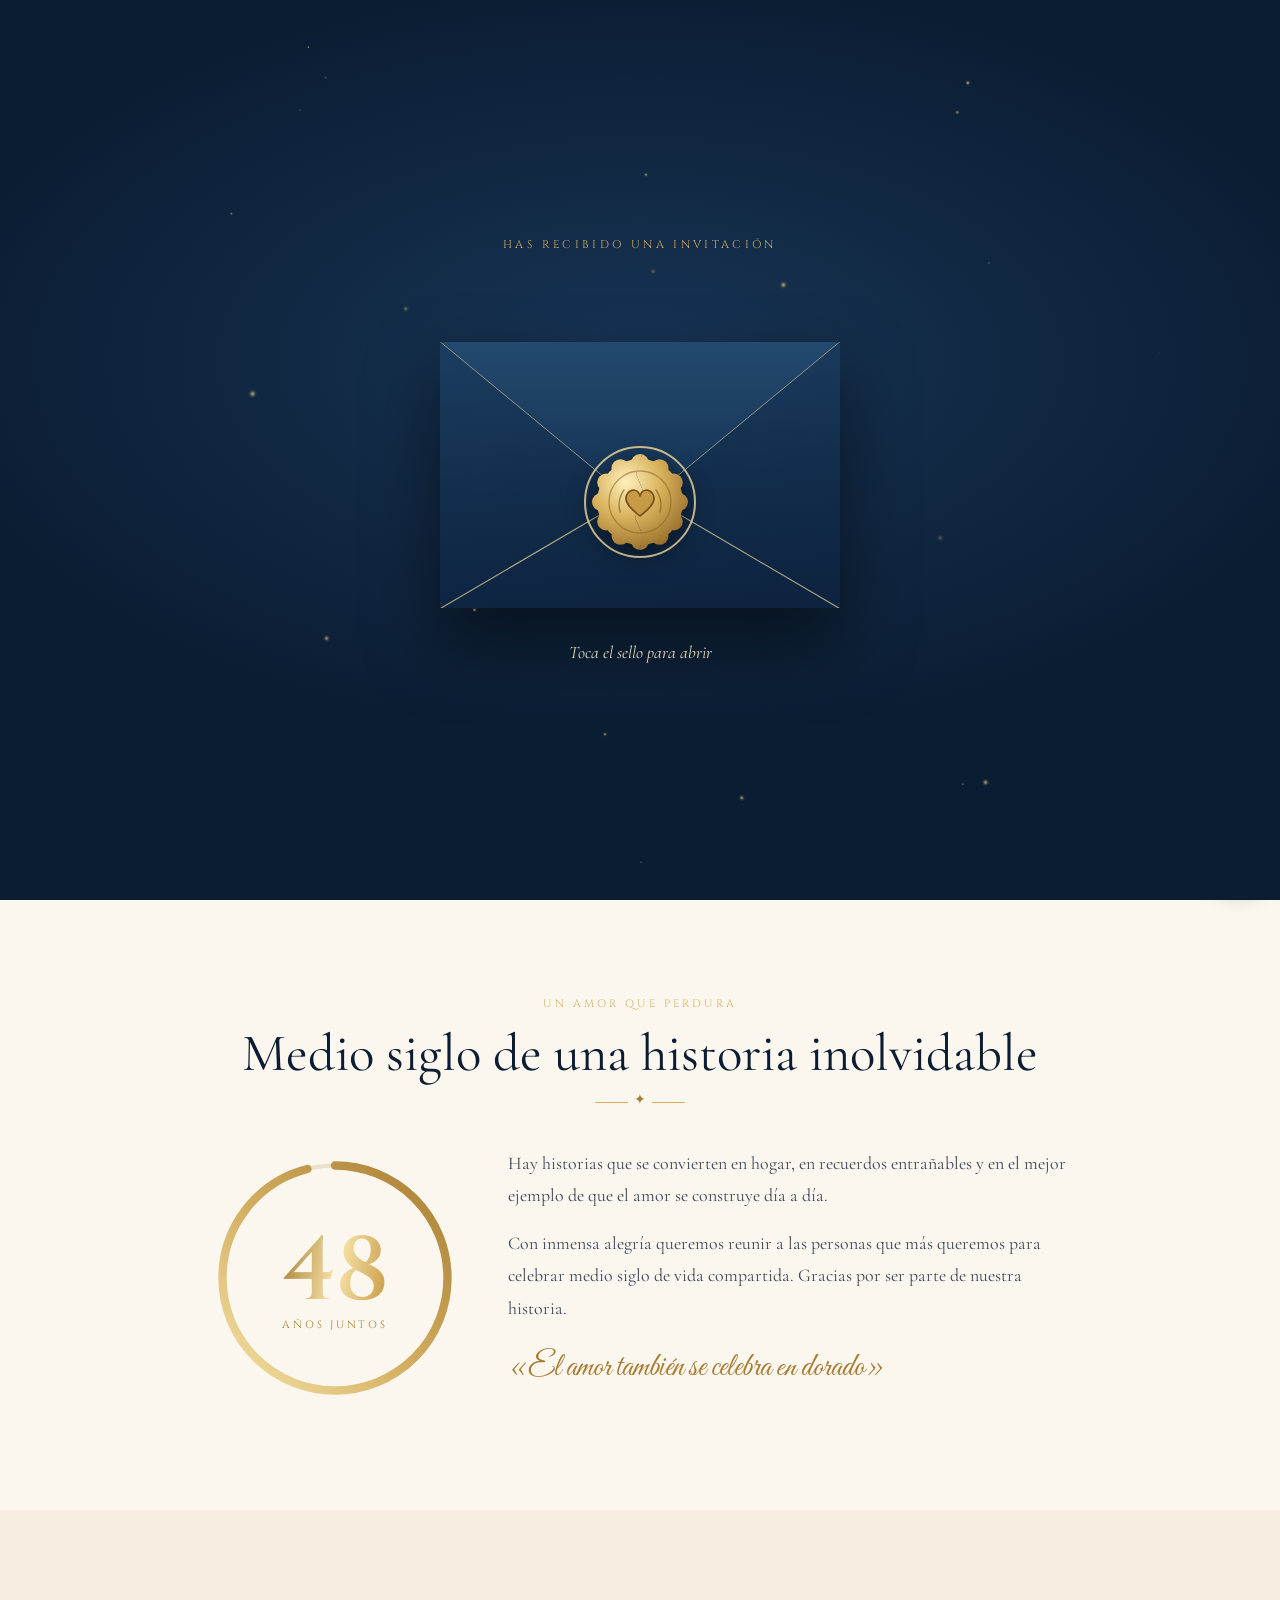
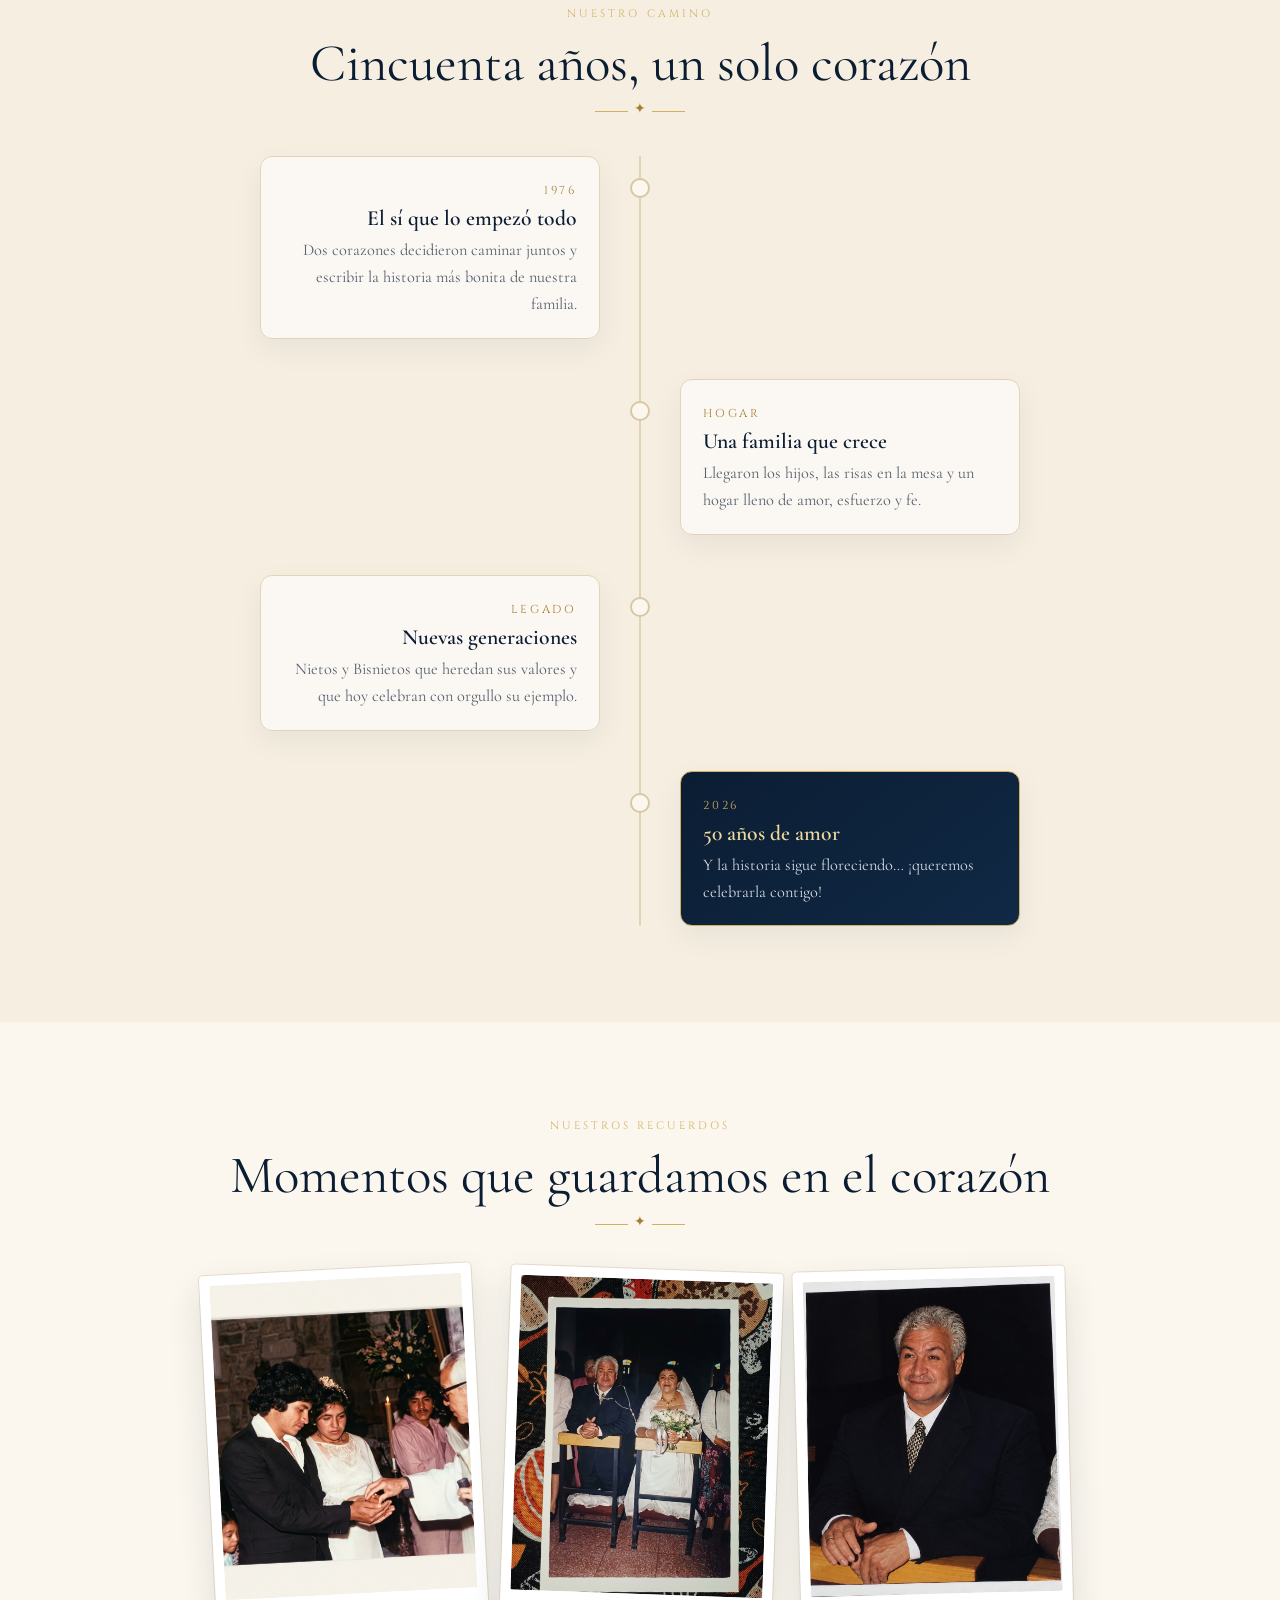
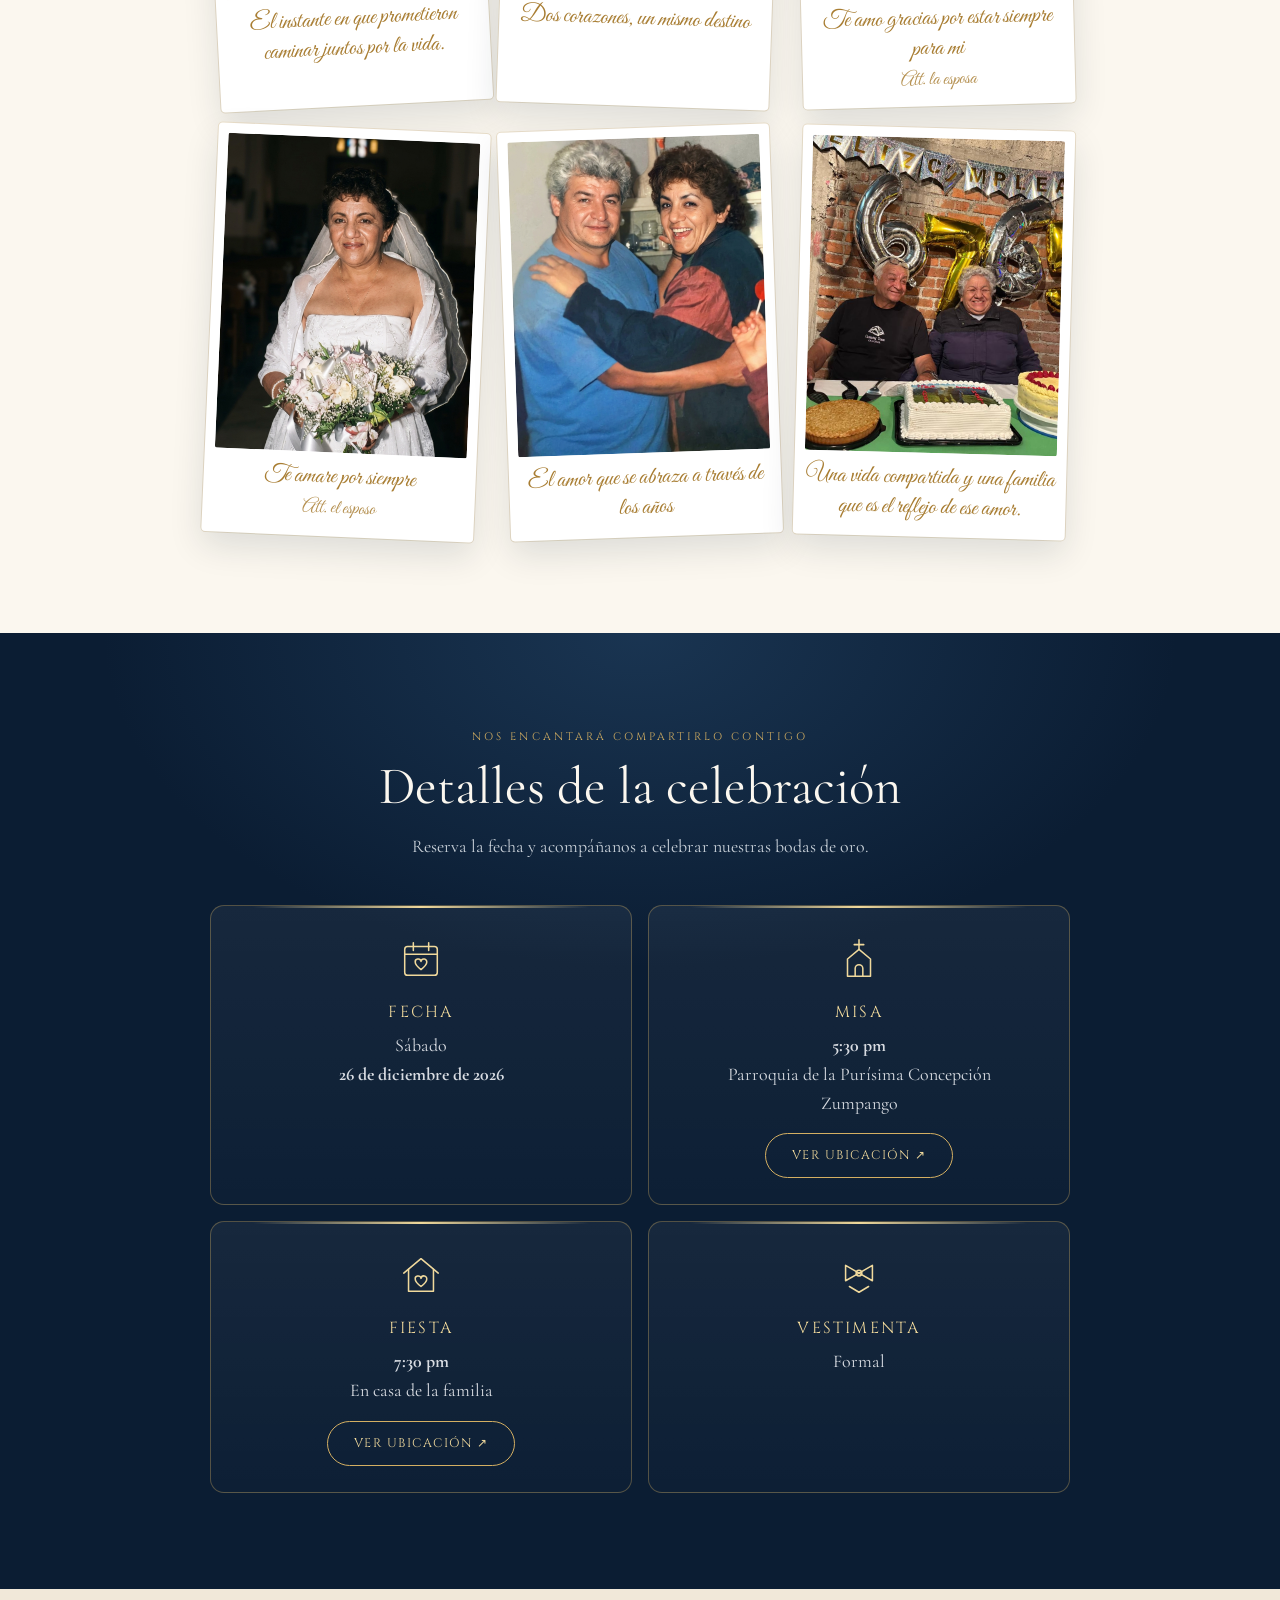
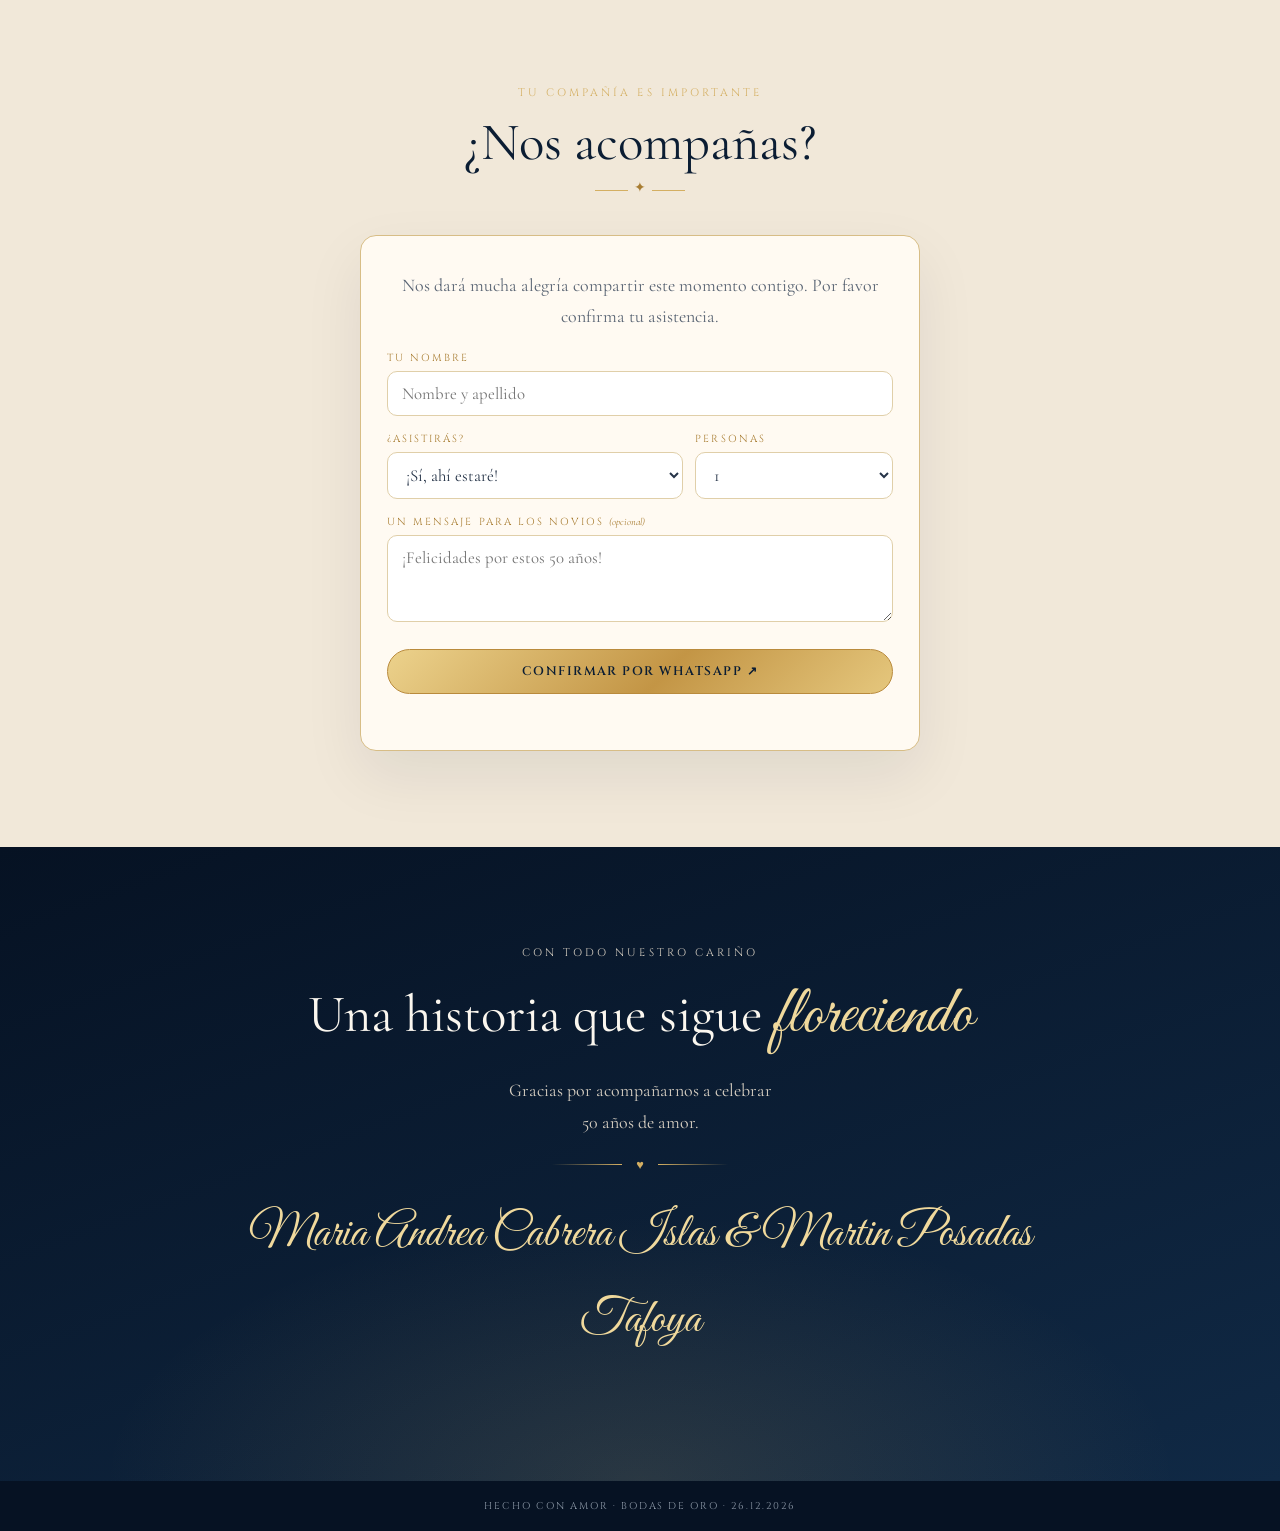
==== commit 95aa462f: "Agregar firmas en fotos y evitar modo oscuro forzado Agrega "Att. la esposa" y "Att. el esposo" a la" ====
--- a/index.html
+++ b/index.html
@@ -4,6 +4,7 @@
   <meta charset="utf-8">
   <meta name="viewport" content="width=device-width, initial-scale=1, viewport-fit=cover">
   <meta name="theme-color" content="#0b1d33">
+  <meta name="color-scheme" content="only light">
   <meta name="description" content="Una invitación especial para celebrar 50 años de amor. 26 de diciembre de 2026.">
   <meta property="og:title" content="Bodas de Oro · 50 años de amor">
   <meta property="og:description" content="Acompáñanos a celebrar una historia que sigue floreciendo. 26 de diciembre de 2026.">
@@ -246,8 +247,8 @@
         <div class="photo-grid">
           <figure class="photo" data-reveal="zoom" style="--i:0;--tilt:-3deg"><img src="fotos/foto1.jpg" alt="Recuerdo 1" loading="lazy"><figcaption>El instante en que prometieron caminar juntos por la vida.</figcaption></figure>
           <figure class="photo" data-reveal="zoom" style="--i:1;--tilt:2deg"><img src="fotos/foto2.jpg" alt="Recuerdo 2" loading="lazy"><figcaption>Dos corazones, un mismo destino</figcaption></figure>
-          <figure class="photo" data-reveal="zoom" style="--i:2;--tilt:-1.5deg"><img src="fotos/foto3.jpg" alt="Recuerdo 3" loading="lazy"><figcaption>Te amo gracias por estar siempre para mi</figcaption></figure>
-          <figure class="photo" data-reveal="zoom" style="--i:0;--tilt:2.5deg"><img src="fotos/foto4.jpg" alt="Recuerdo 4" loading="lazy"><figcaption>Te amare por siempre</figcaption></figure>
+          <figure class="photo" data-reveal="zoom" style="--i:2;--tilt:-1.5deg"><img src="fotos/foto3.jpg" alt="Recuerdo 3" loading="lazy"><figcaption>Te amo gracias por estar siempre para mi<span class="firma">Att. la esposa</span></figcaption></figure>
+          <figure class="photo" data-reveal="zoom" style="--i:0;--tilt:2.5deg"><img src="fotos/foto4.jpg" alt="Recuerdo 4" loading="lazy"><figcaption>Te amare por siempre<span class="firma">Att. el esposo</span></figcaption></figure>
           <figure class="photo" data-reveal="zoom" style="--i:1;--tilt:-2deg"><img src="fotos/foto5.jpg" alt="Recuerdo 5" loading="lazy"><figcaption>El amor que se abraza a través de los años</figcaption></figure>
           <figure class="photo" data-reveal="zoom" style="--i:2;--tilt:1.5deg"><img src="fotos/foto6.jpg" alt="Recuerdo 6" loading="lazy"><figcaption>Una vida compartida y una familia que es el reflejo de ese amor.</figcaption></figure>
         </div>
--- a/css/estilos.css
+++ b/css/estilos.css
@@ -2,6 +2,7 @@
    BODAS DE ORO · invitación animada
    ========================================================== */
 :root {
+  color-scheme: only light;
   --navy: #0b1d33;
   --navy-2: #102945;
   --navy-deep: #061223;
@@ -653,6 +654,7 @@
 .photo:hover { rotate: 0deg; scale: 1.04; box-shadow: 0 22px 46px rgba(11, 29, 51, .2), 0 0 0 1px var(--gold); }
 .photo img { display: block; width: 100%; aspect-ratio: 4 / 5; object-fit: cover; border-radius: 2px; background: var(--paper); }
 .photo figcaption { margin-top: 10px; text-align: center; font-family: var(--f-script); font-size: 1.5rem; color: var(--gold-dark); }
+.photo .firma { display: block; margin-top: 4px; font-size: .8em; opacity: .85; }
 .photo.empty { cursor: default; }
 .photo.empty img { display: none; }
 .photo.empty::before {
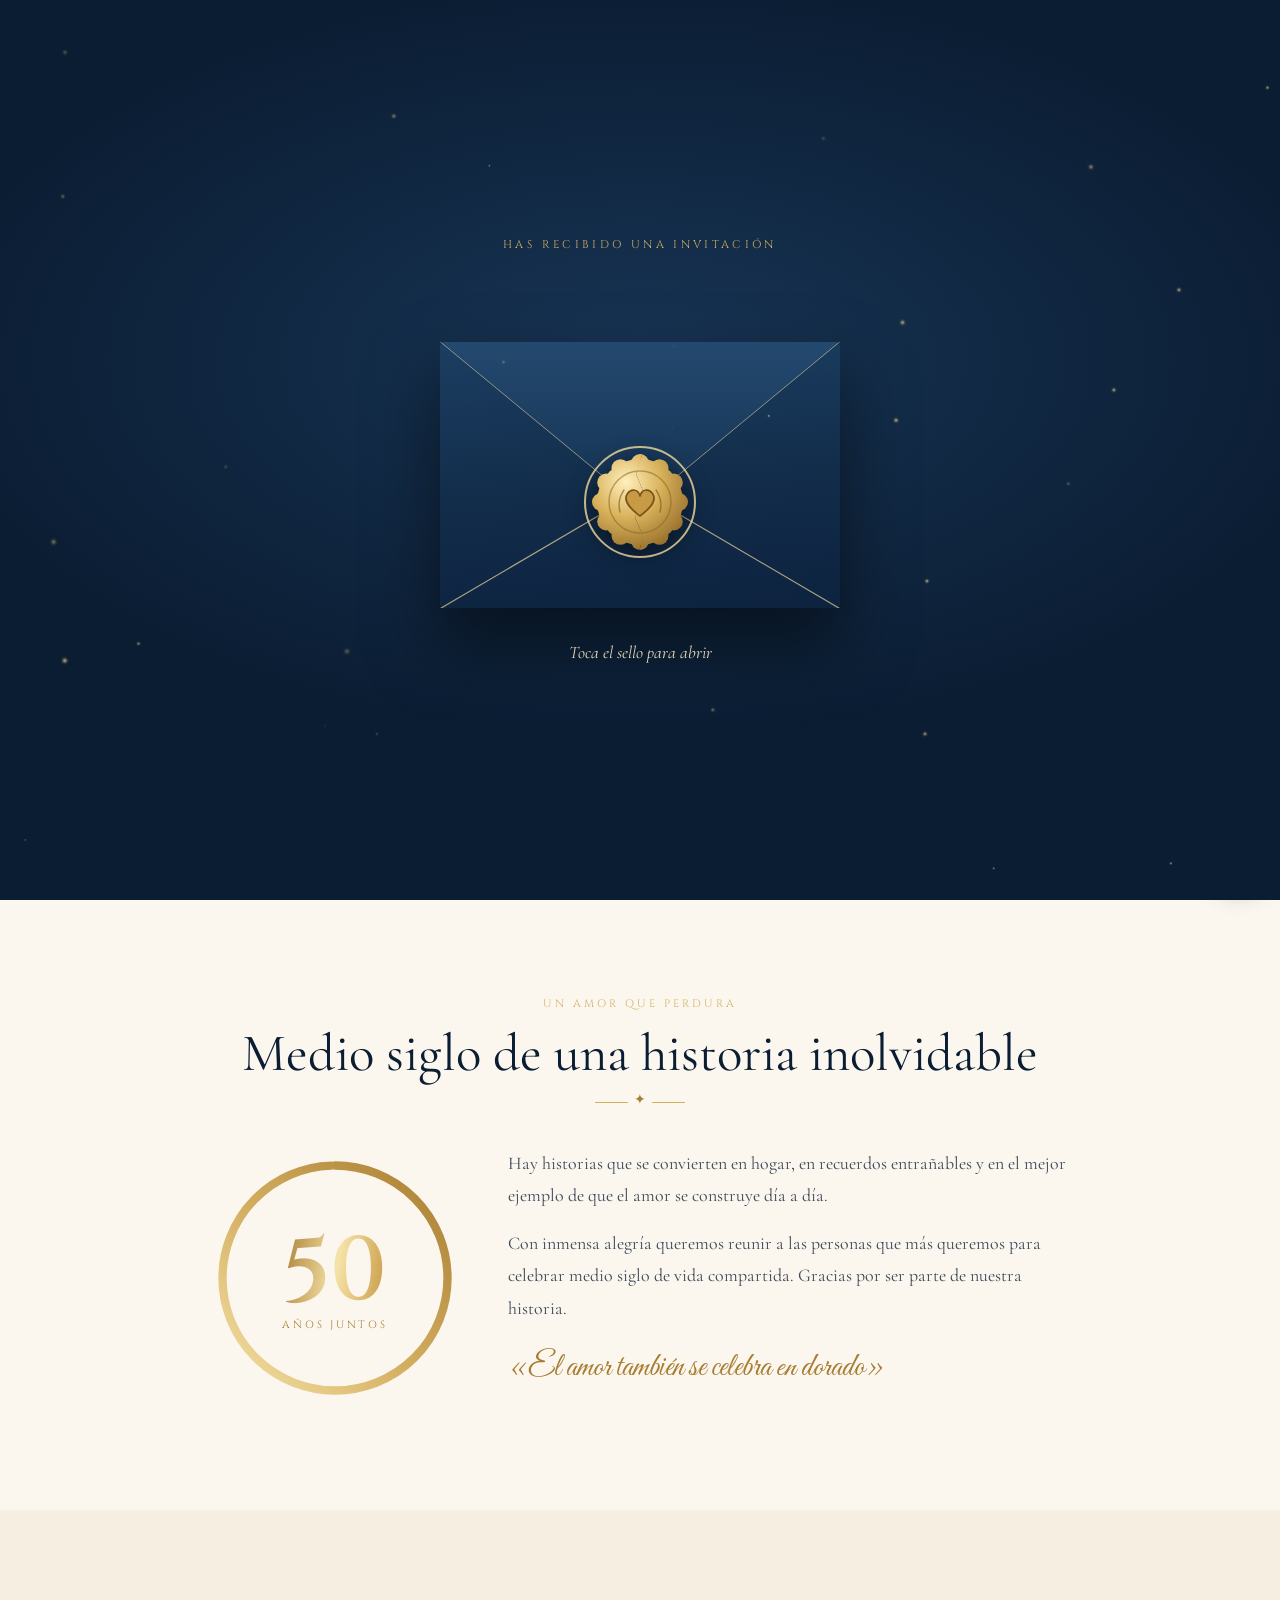
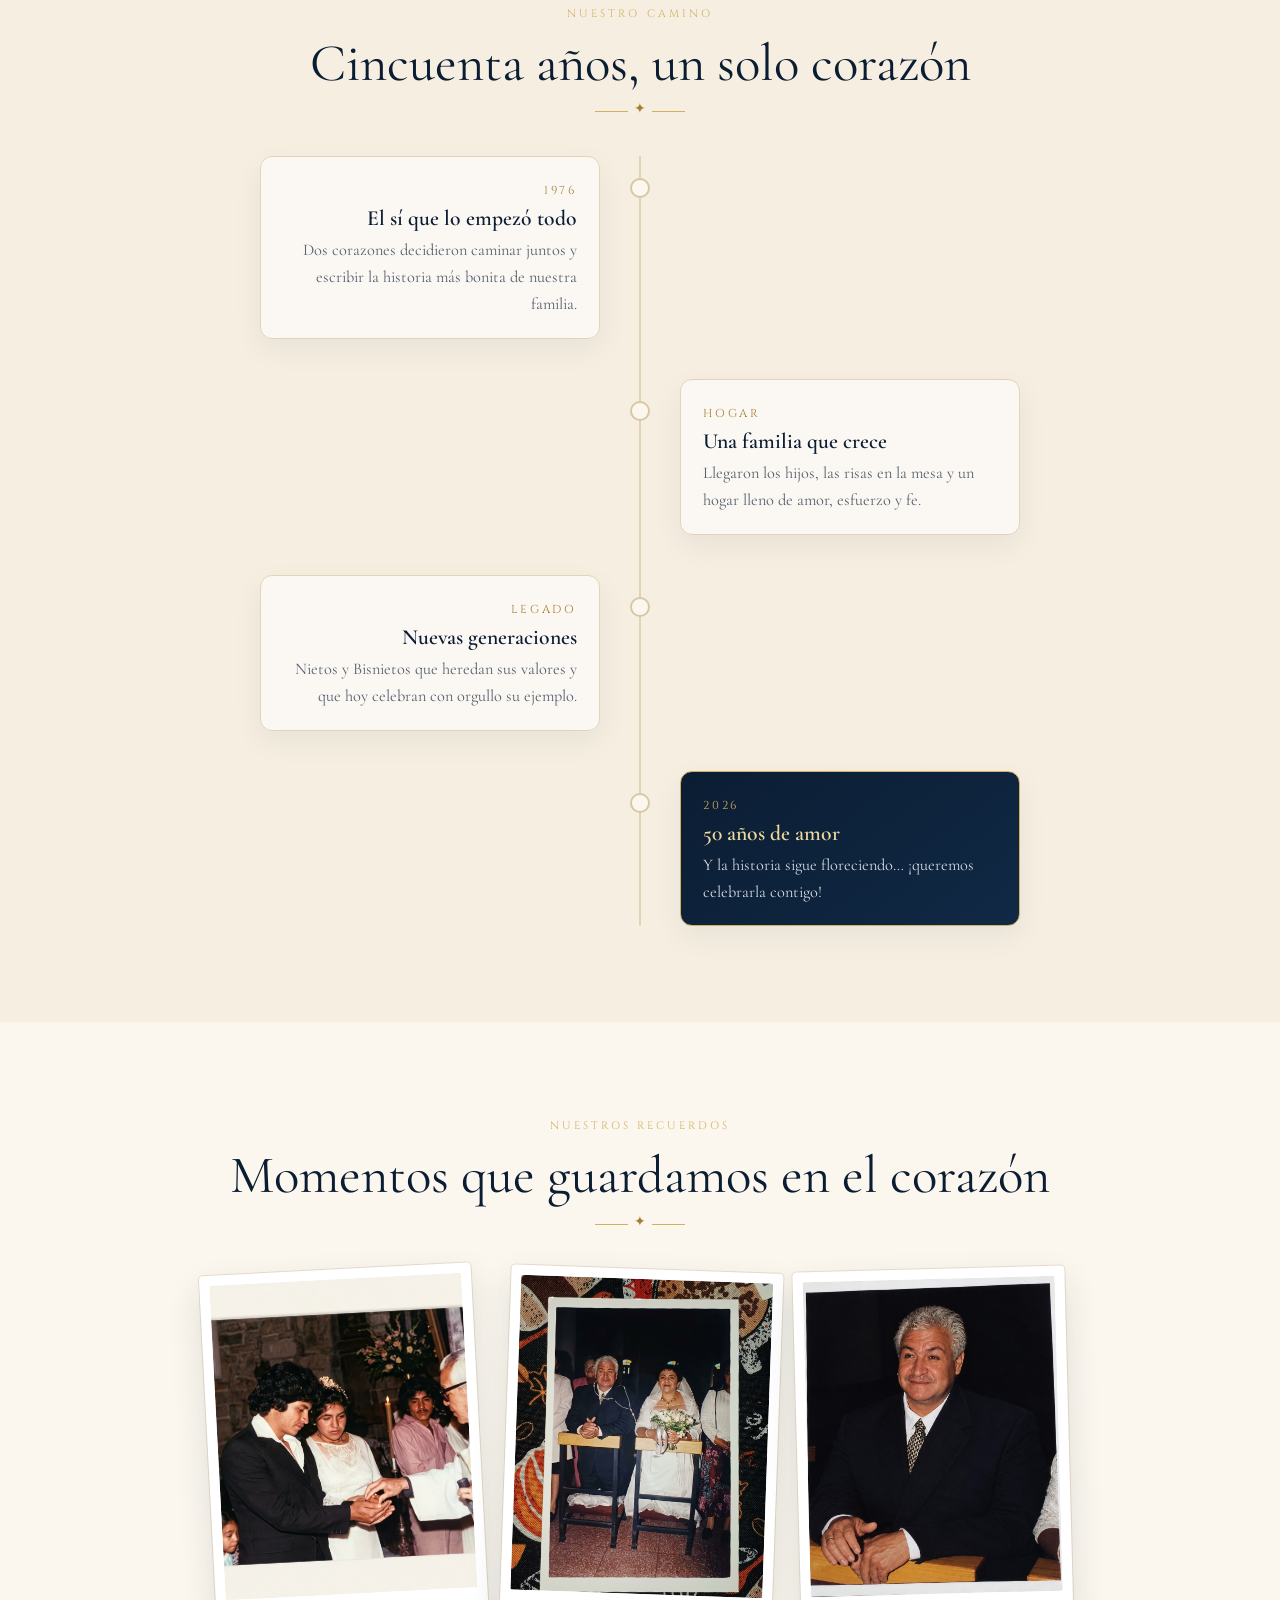
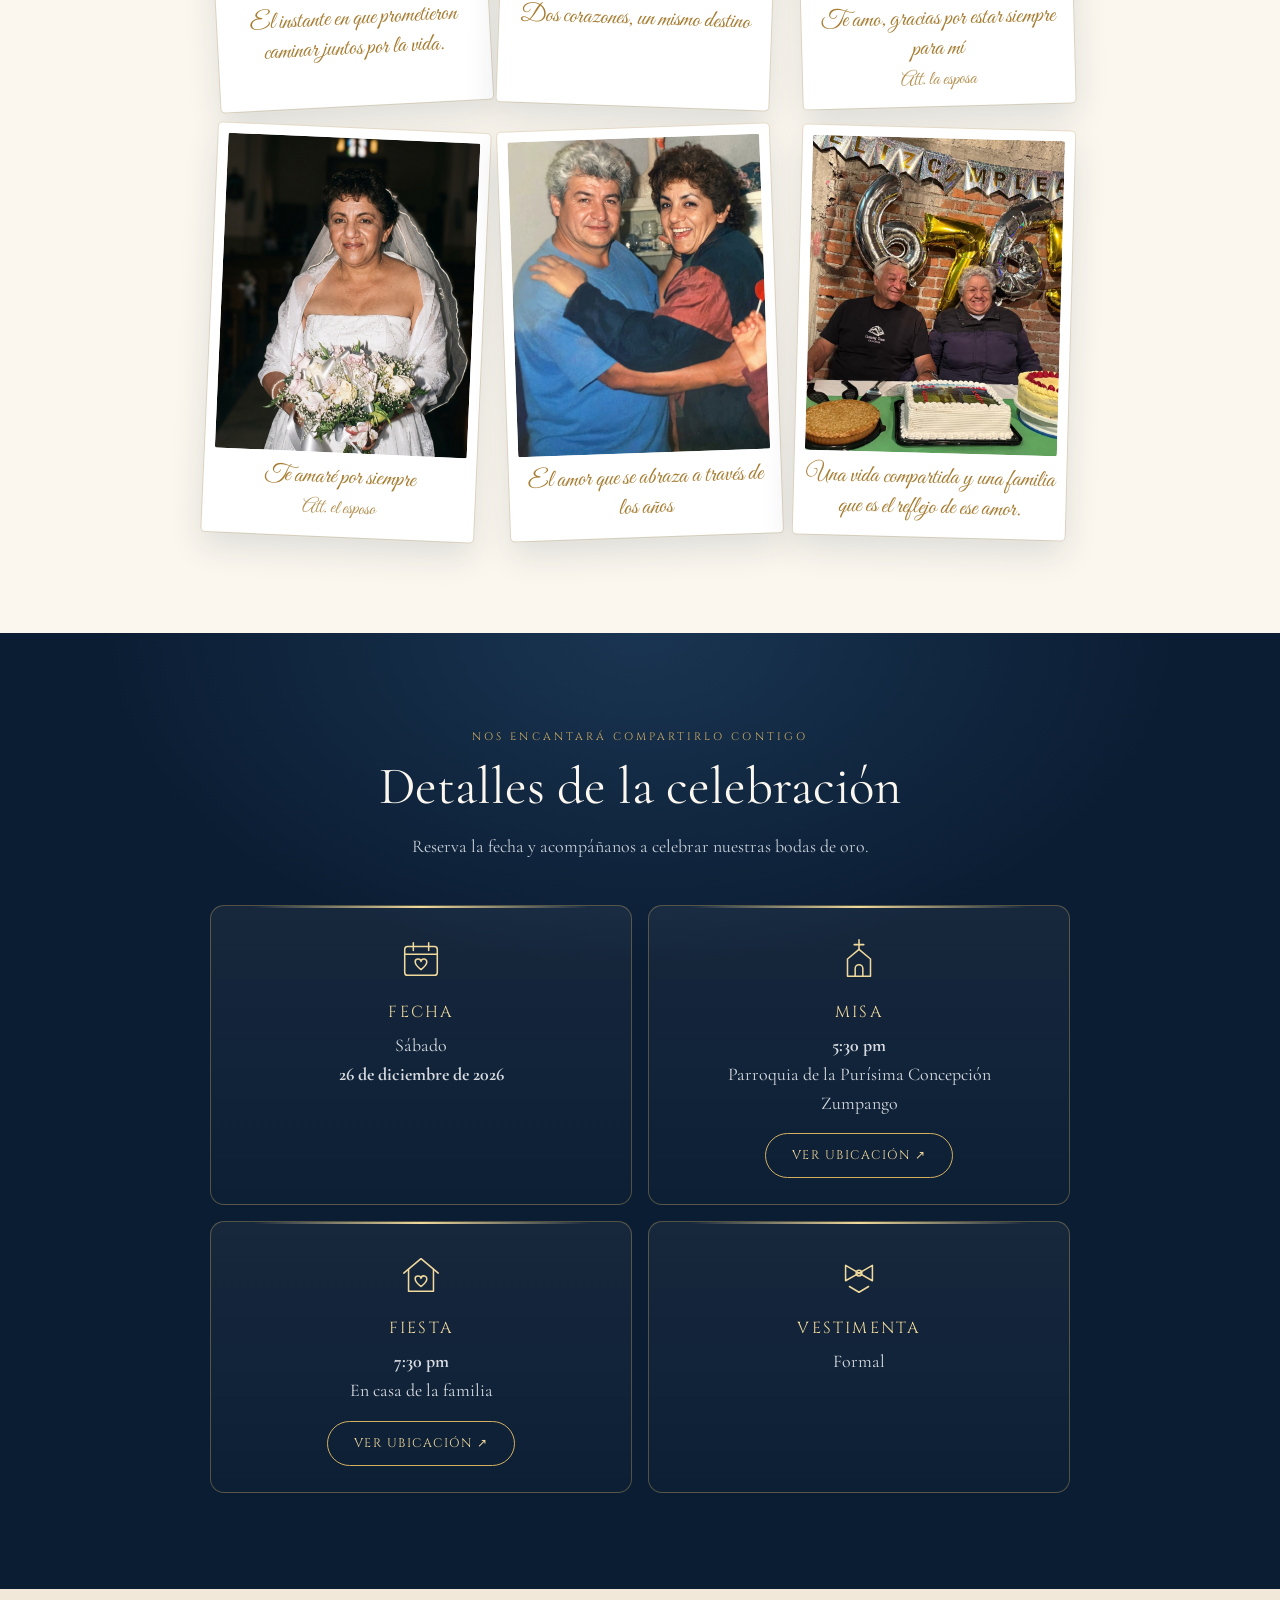
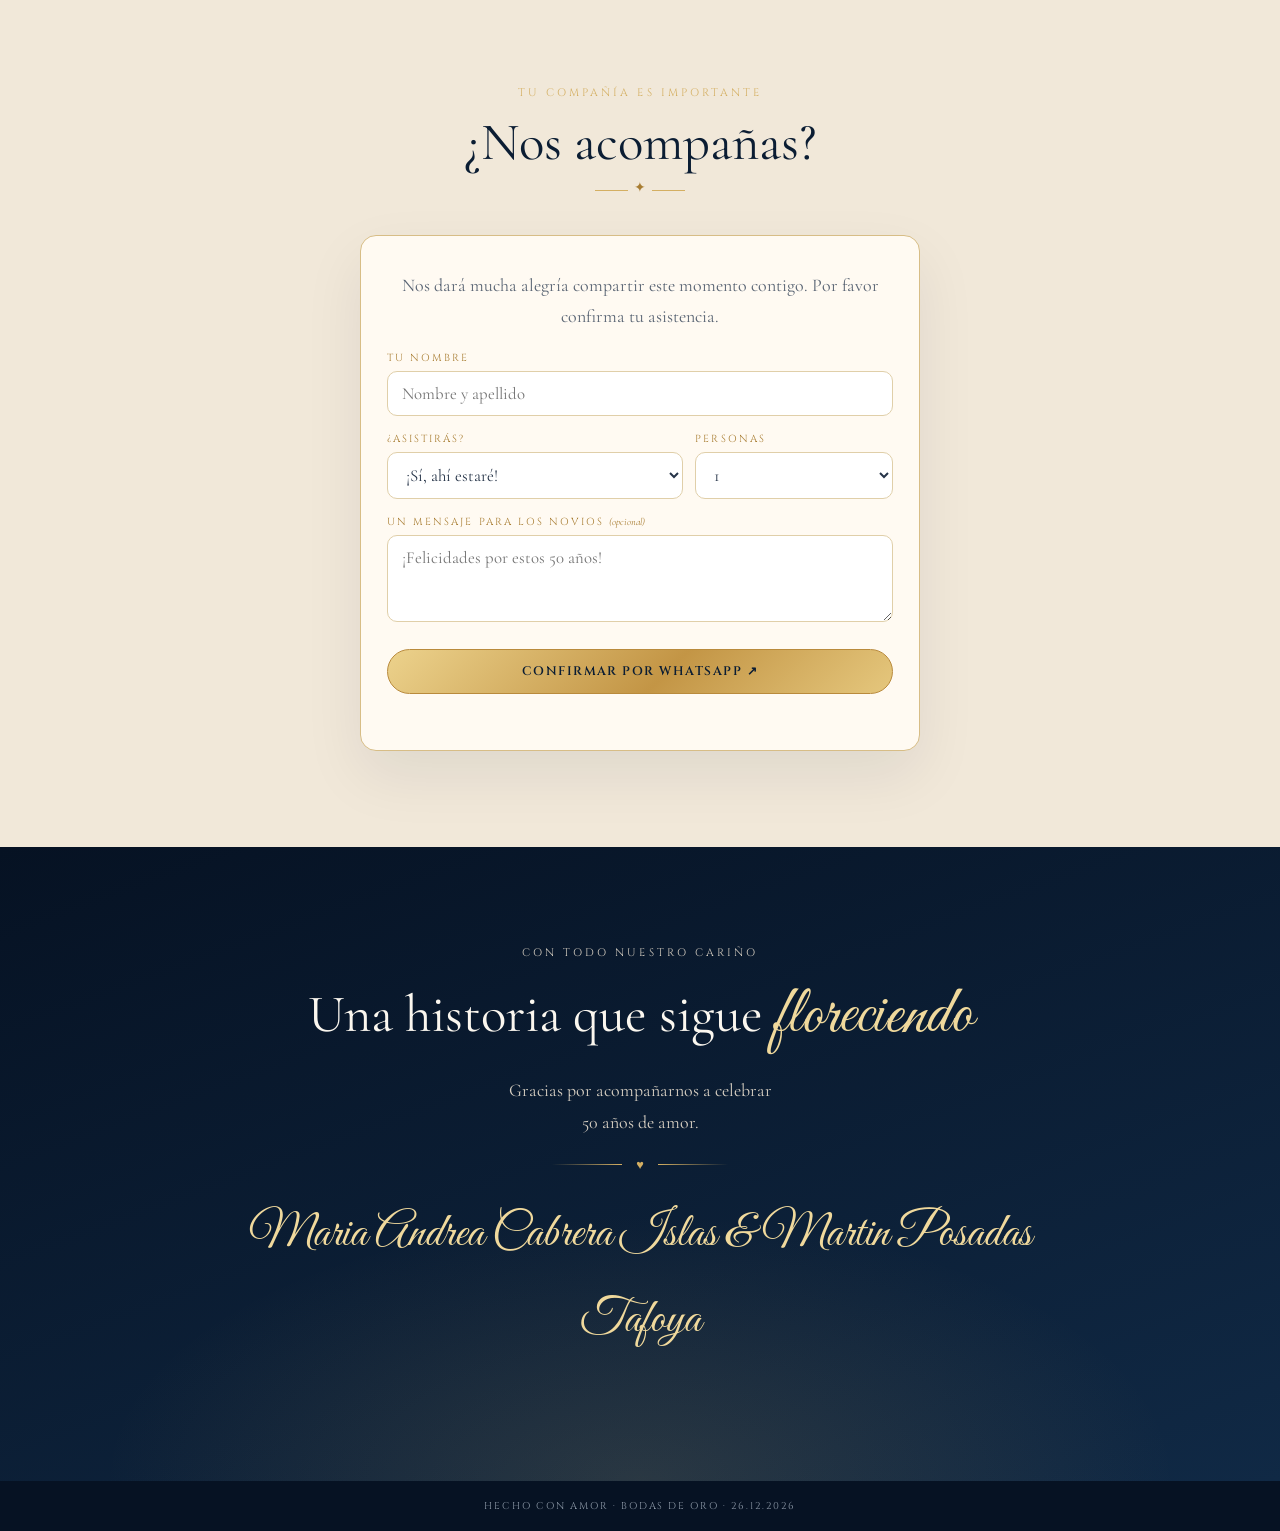
==== commit 52dc3131: "Poner acentos en los textos de las fotos 3 y 4 Co-Authored-By: Claude Opus 5.5 <noreply@anthropic.co" ====
--- a/index.html
+++ b/index.html
@@ -247,8 +247,8 @@
         <div class="photo-grid">
           <figure class="photo" data-reveal="zoom" style="--i:0;--tilt:-3deg"><img src="fotos/foto1.jpg" alt="Recuerdo 1" loading="lazy"><figcaption>El instante en que prometieron caminar juntos por la vida.</figcaption></figure>
           <figure class="photo" data-reveal="zoom" style="--i:1;--tilt:2deg"><img src="fotos/foto2.jpg" alt="Recuerdo 2" loading="lazy"><figcaption>Dos corazones, un mismo destino</figcaption></figure>
-          <figure class="photo" data-reveal="zoom" style="--i:2;--tilt:-1.5deg"><img src="fotos/foto3.jpg" alt="Recuerdo 3" loading="lazy"><figcaption>Te amo gracias por estar siempre para mi<span class="firma">Att. la esposa</span></figcaption></figure>
-          <figure class="photo" data-reveal="zoom" style="--i:0;--tilt:2.5deg"><img src="fotos/foto4.jpg" alt="Recuerdo 4" loading="lazy"><figcaption>Te amare por siempre<span class="firma">Att. el esposo</span></figcaption></figure>
+          <figure class="photo" data-reveal="zoom" style="--i:2;--tilt:-1.5deg"><img src="fotos/foto3.jpg" alt="Recuerdo 3" loading="lazy"><figcaption>Te amo, gracias por estar siempre para mí<span class="firma">Att. la esposa</span></figcaption></figure>
+          <figure class="photo" data-reveal="zoom" style="--i:0;--tilt:2.5deg"><img src="fotos/foto4.jpg" alt="Recuerdo 4" loading="lazy"><figcaption>Te amaré por siempre<span class="firma">Att. el esposo</span></figcaption></figure>
           <figure class="photo" data-reveal="zoom" style="--i:1;--tilt:-2deg"><img src="fotos/foto5.jpg" alt="Recuerdo 5" loading="lazy"><figcaption>El amor que se abraza a través de los años</figcaption></figure>
           <figure class="photo" data-reveal="zoom" style="--i:2;--tilt:1.5deg"><img src="fotos/foto6.jpg" alt="Recuerdo 6" loading="lazy"><figcaption>Una vida compartida y una familia que es el reflejo de ese amor.</figcaption></figure>
         </div>
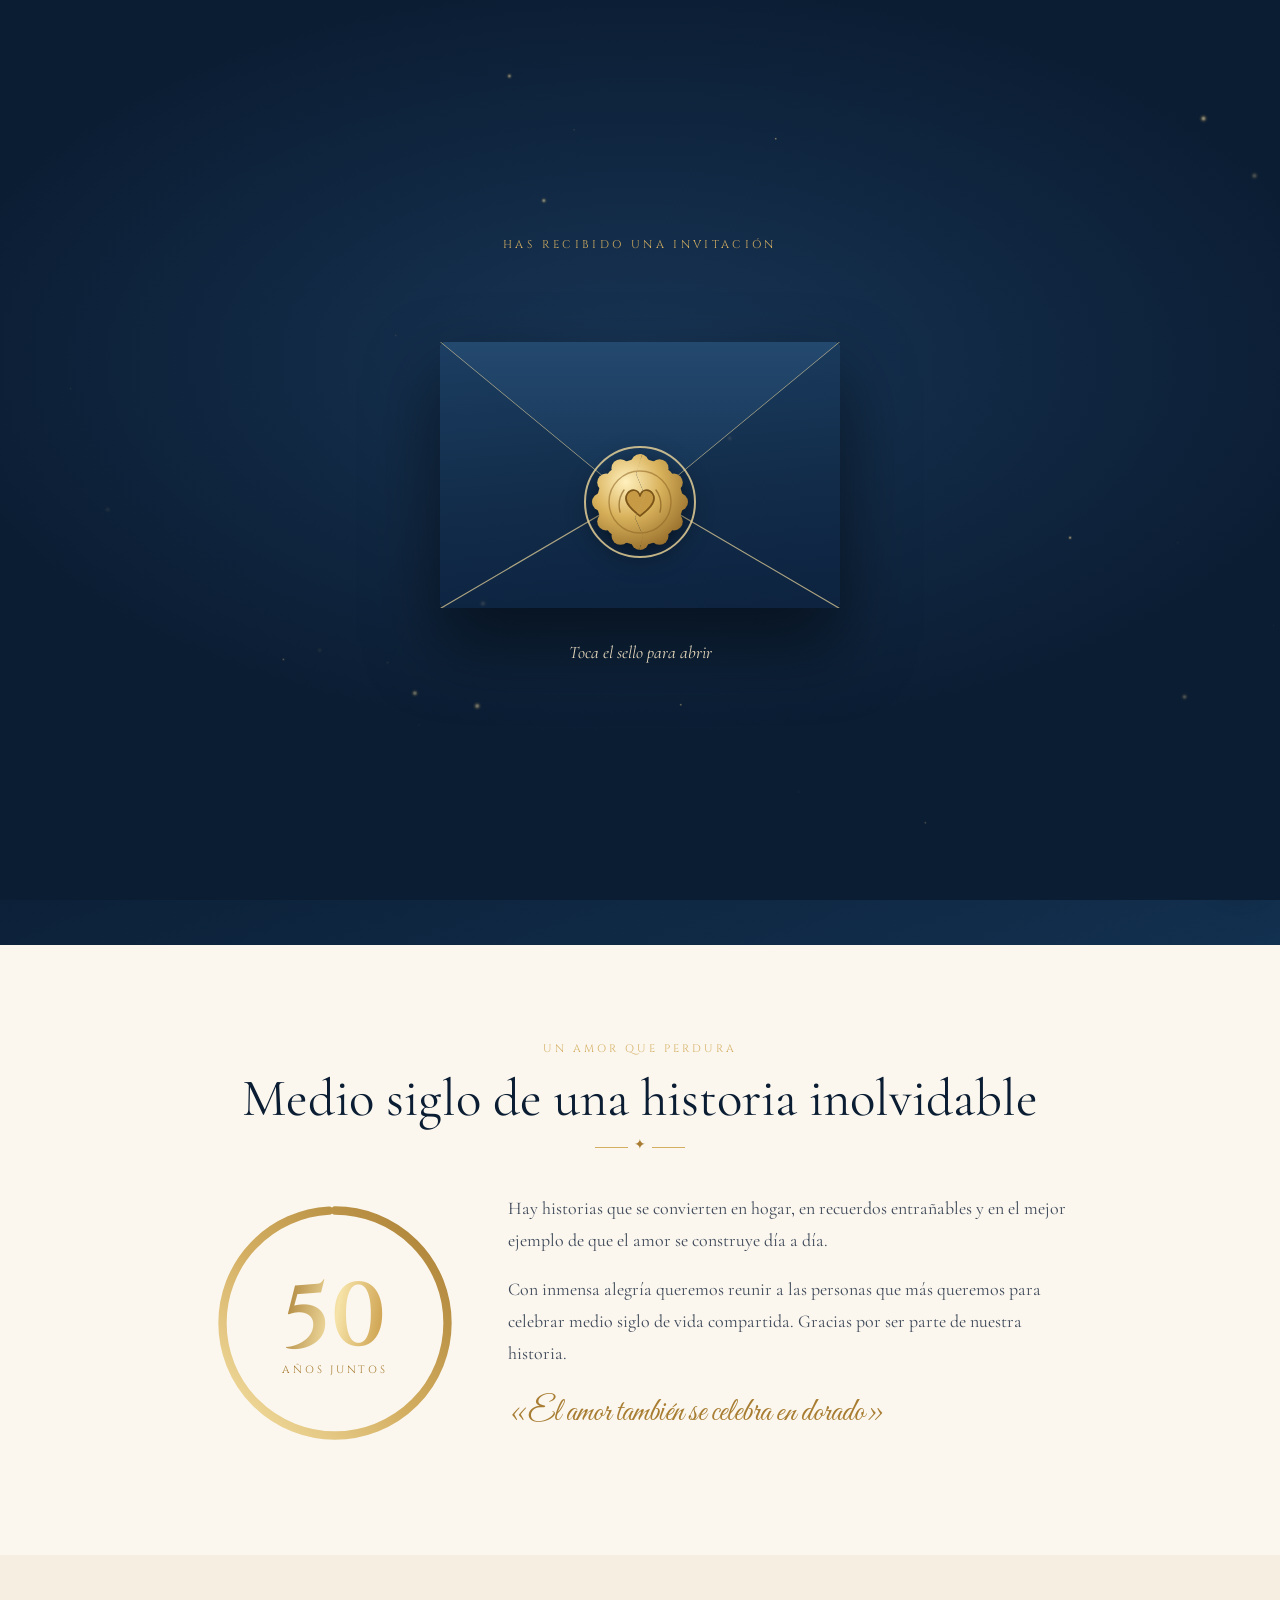
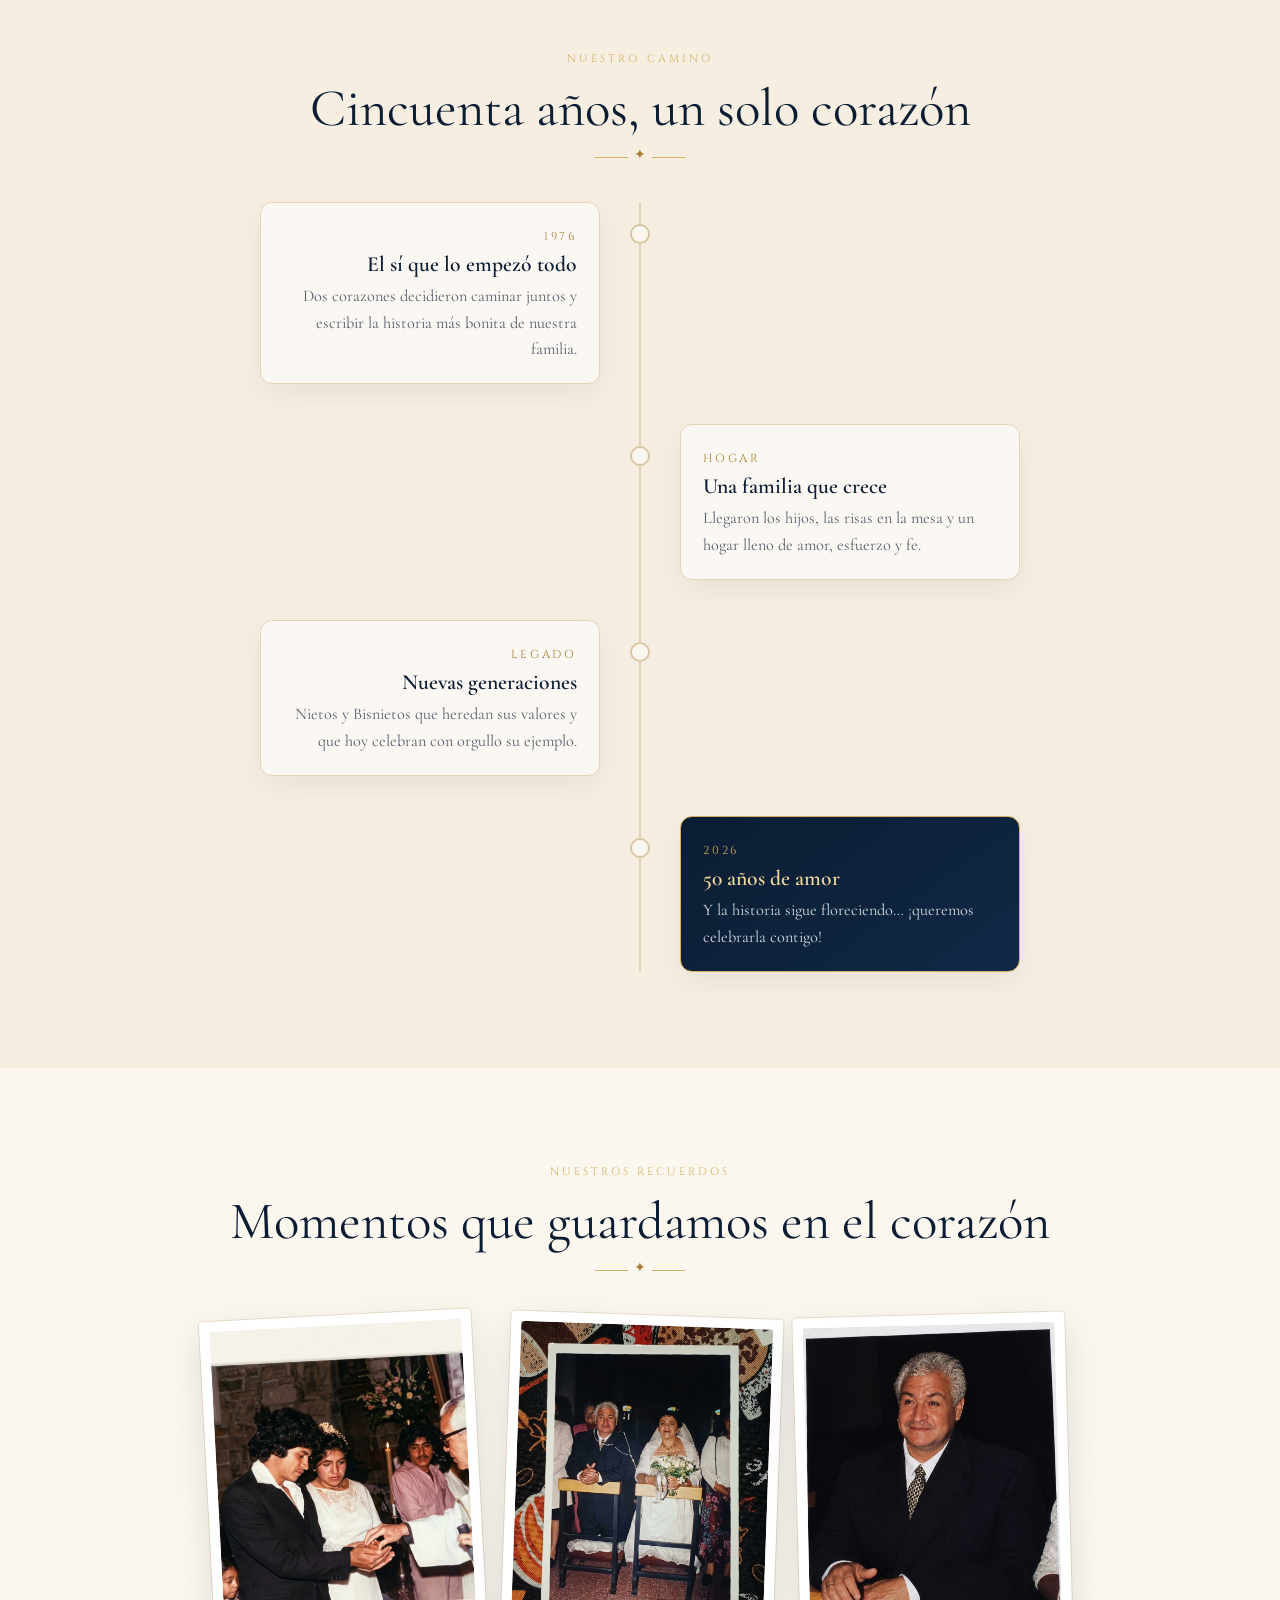
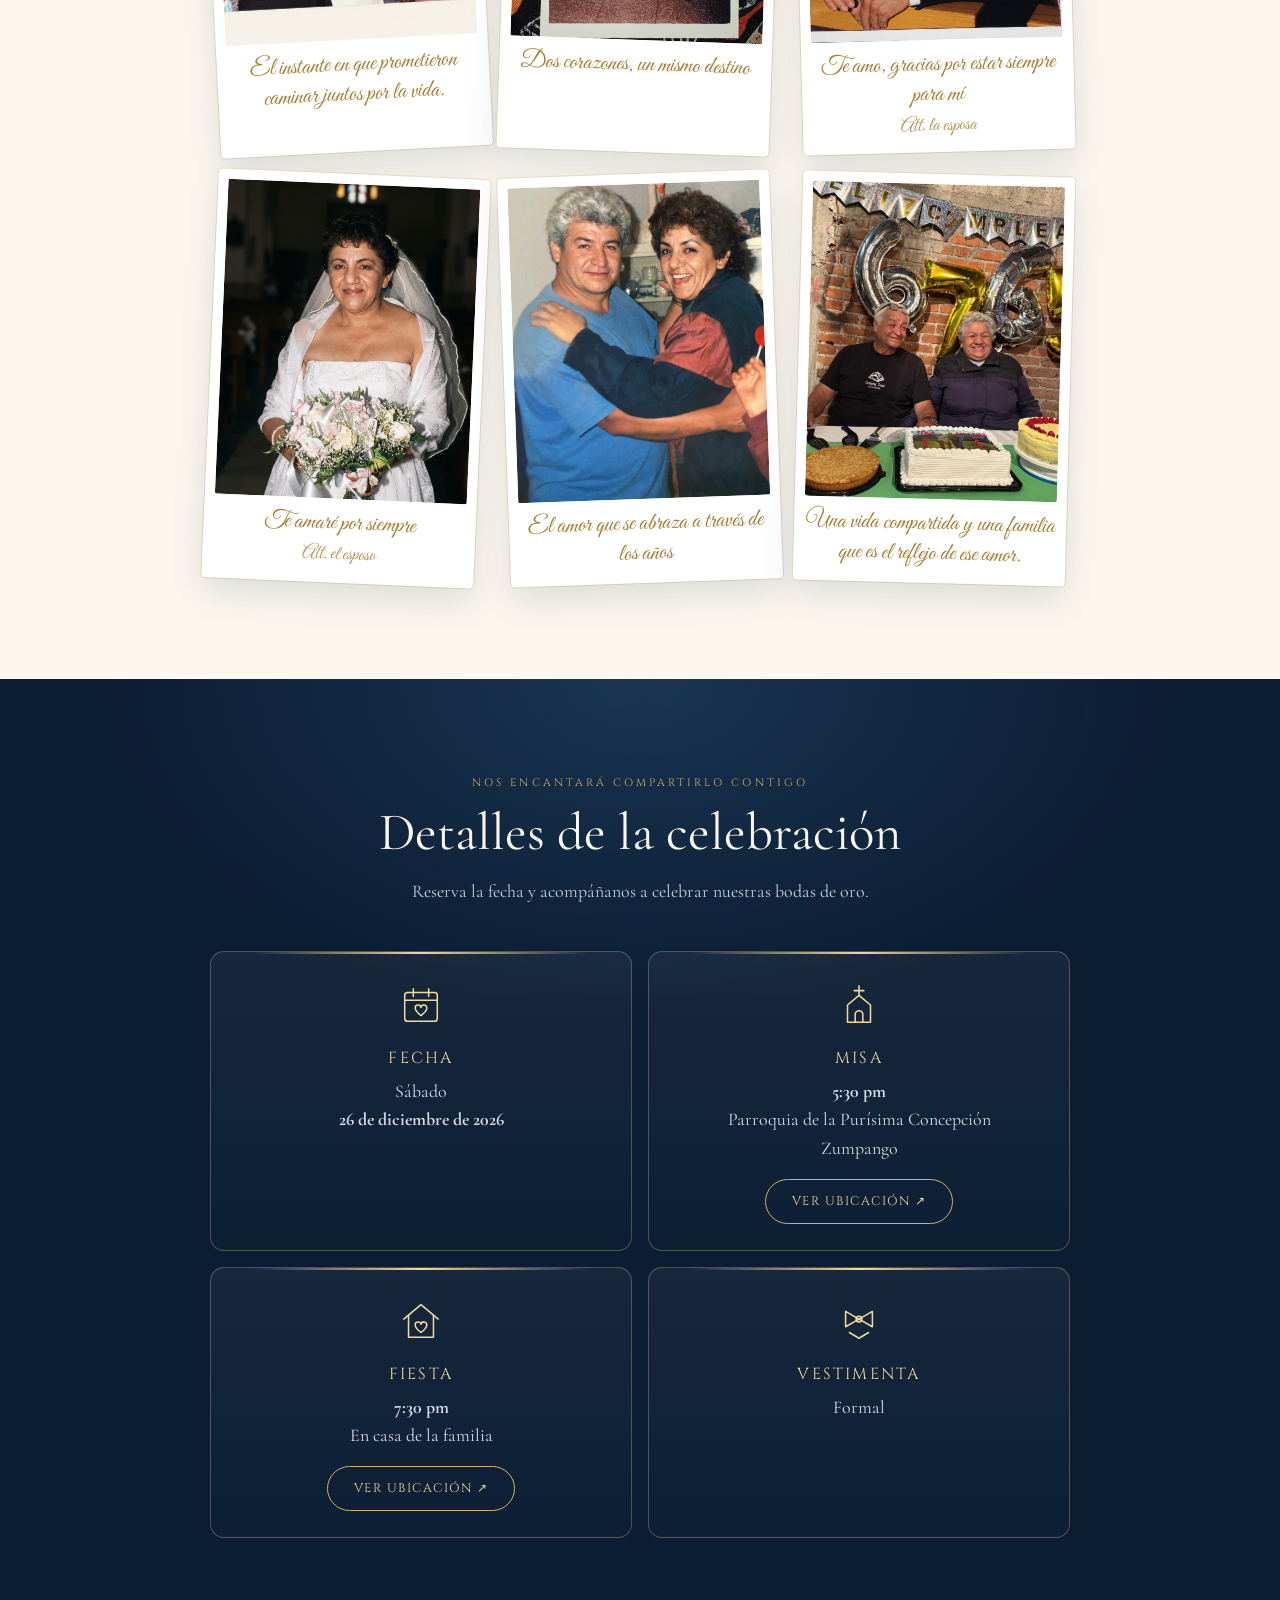
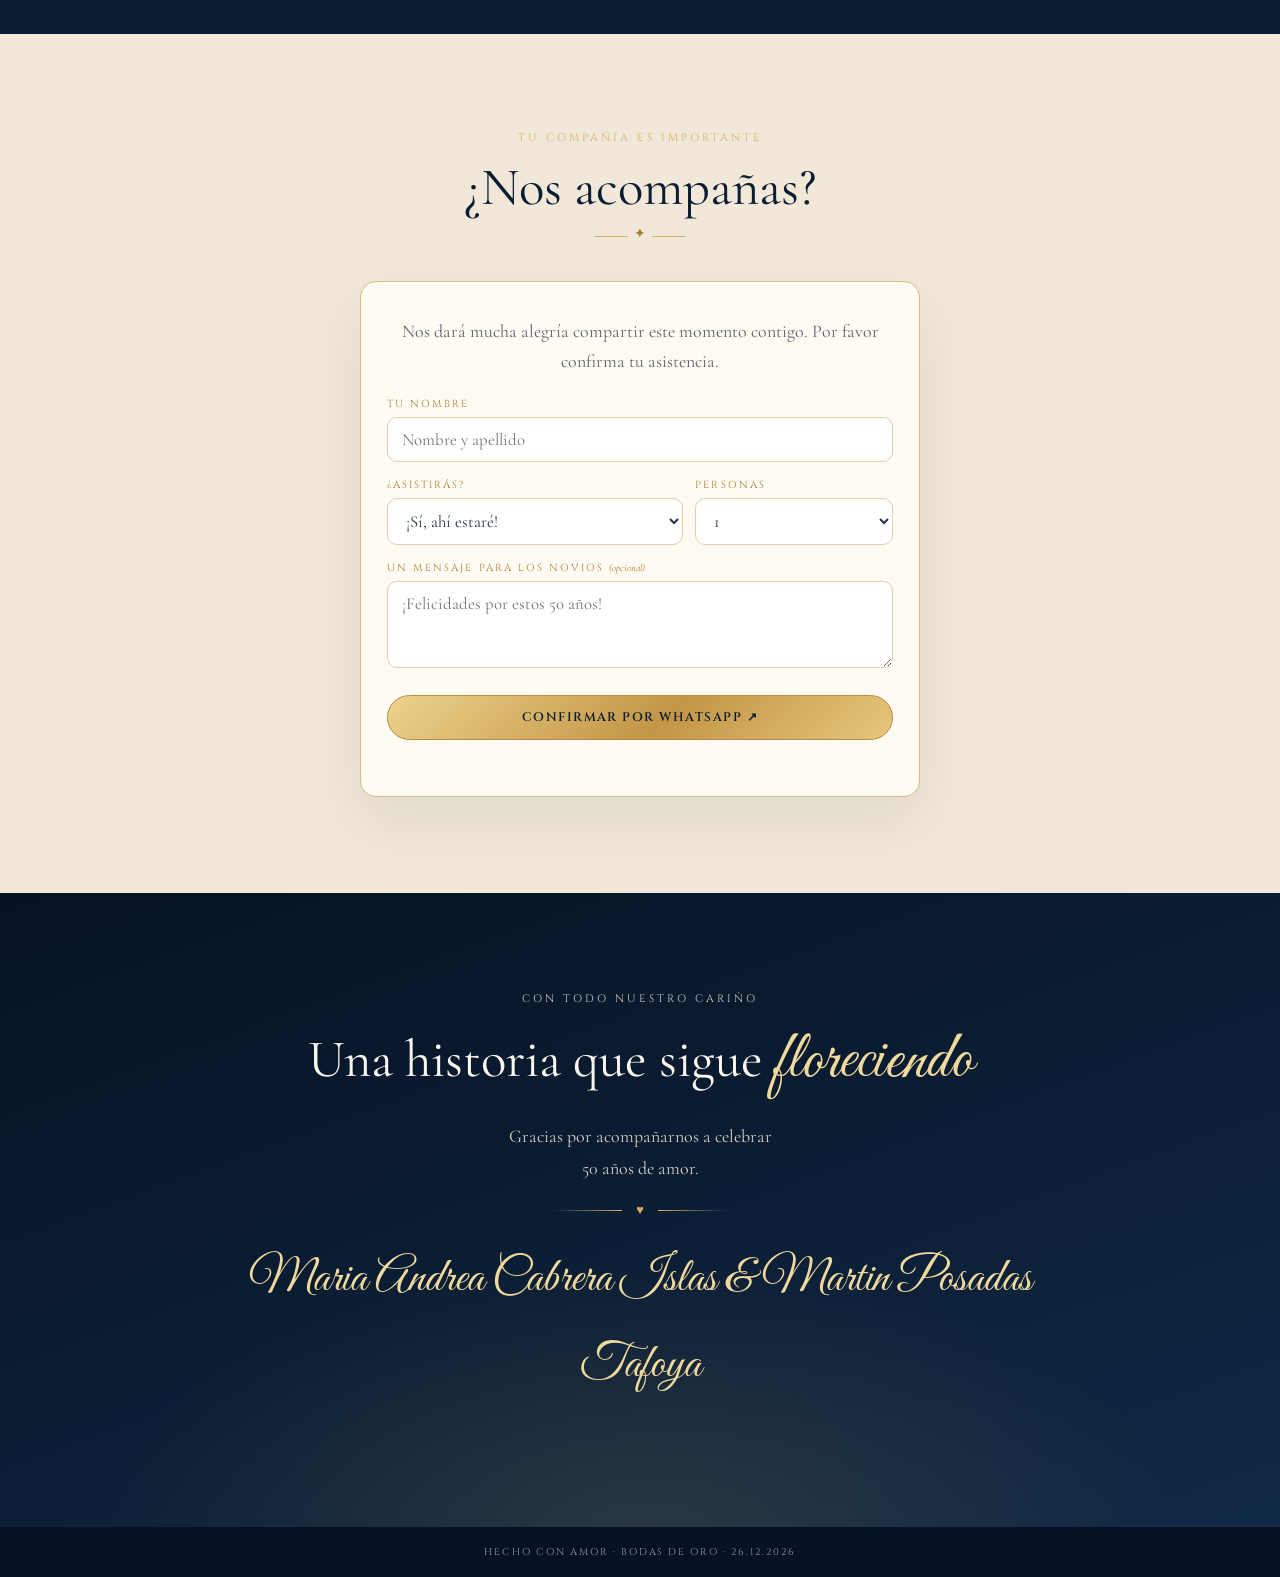
==== commit 134c7178: "Agregar frase de dedicatoria arriba del contador Co-Authored-By: Claude Opus 5.5 <noreply@anthropic." ====
--- a/index.html
+++ b/index.html
@@ -138,14 +138,16 @@
       <p class="hero-names h-a" style="--h:7"> Maria Andrea Cabrera Islas  &  Martin Posadas Tafoya </p>
       <p class="date-pill h-a" style="--h:8">Sábado · 26 · Diciembre · 2026</p>
 
-      <div class="countdown h-a" style="--h:9" id="countdown" aria-live="off">
+      <p class="hero-dedication h-a" style="--h:9">Una celebración de nosotros para ellos, en agradecimiento a Dios por permitirnos festejarlos</p>
+
+      <div class="countdown h-a" style="--h:10" id="countdown" aria-live="off">
         <div class="cd"><span class="cd-num" data-unit="d">--</span><span class="cd-lbl">Días</span></div>
         <div class="cd"><span class="cd-num" data-unit="h">--</span><span class="cd-lbl">Horas</span></div>
         <div class="cd"><span class="cd-num" data-unit="m">--</span><span class="cd-lbl">Min</span></div>
         <div class="cd"><span class="cd-num" data-unit="s">--</span><span class="cd-lbl">Seg</span></div>
       </div>
 
-      <a class="scroll-cue h-a" style="--h:10" href="#historia" aria-label="Ver la invitación">
+      <a class="scroll-cue h-a" style="--h:11" href="#historia" aria-label="Ver la invitación">
         <span>Descubre más</span>
         <i aria-hidden="true"></i>
       </a>
--- a/css/estilos.css
+++ b/css/estilos.css
@@ -414,6 +414,14 @@
 .revealed .h-write { animation: write 2s .65s cubic-bezier(.5, 0, .3, 1) forwards; }
 
 /* Cuenta regresiva */
+.hero-dedication {
+  max-width: 30ch;
+  margin: 18px auto 0;
+  font-style: italic;
+  font-size: clamp(1.15rem, 4.4vw, 1.4rem);
+  line-height: 1.35;
+  color: #efe5d1;
+}
 .countdown {
   display: flex;
   justify-content: center;
